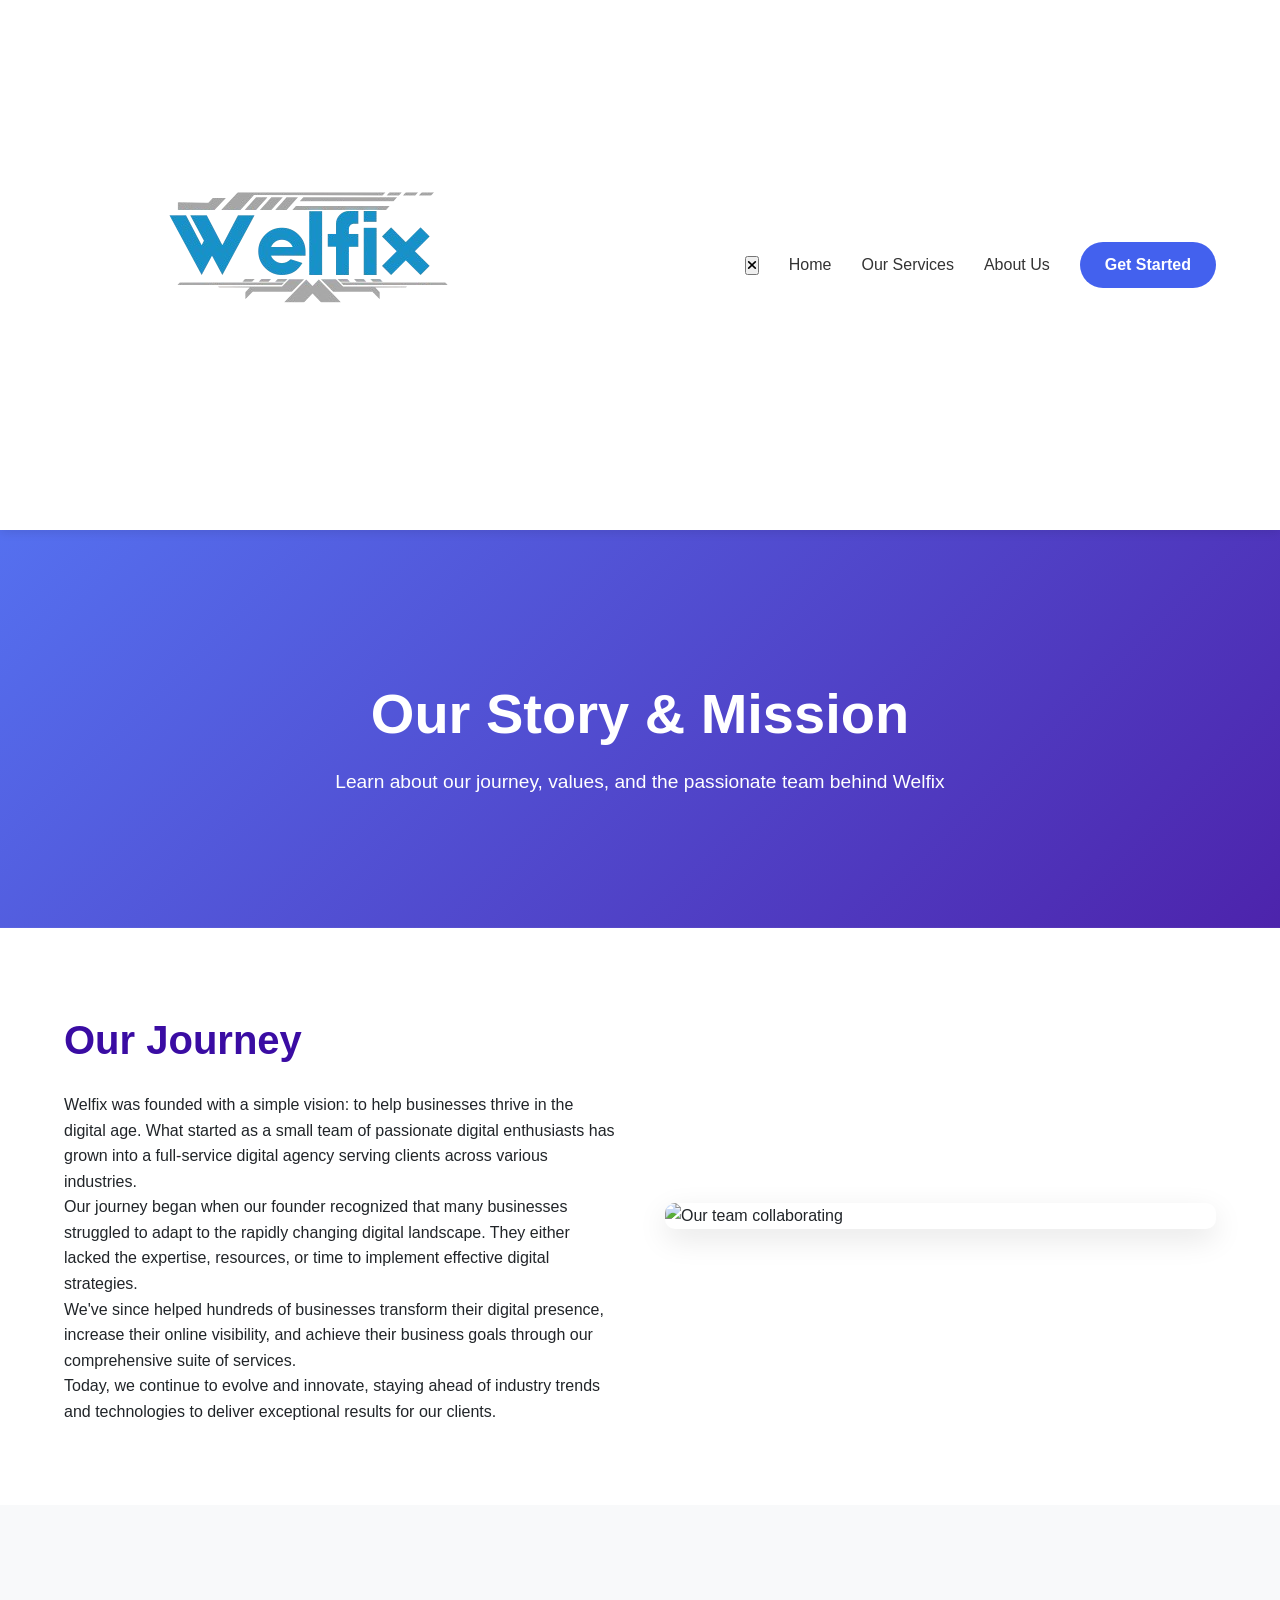
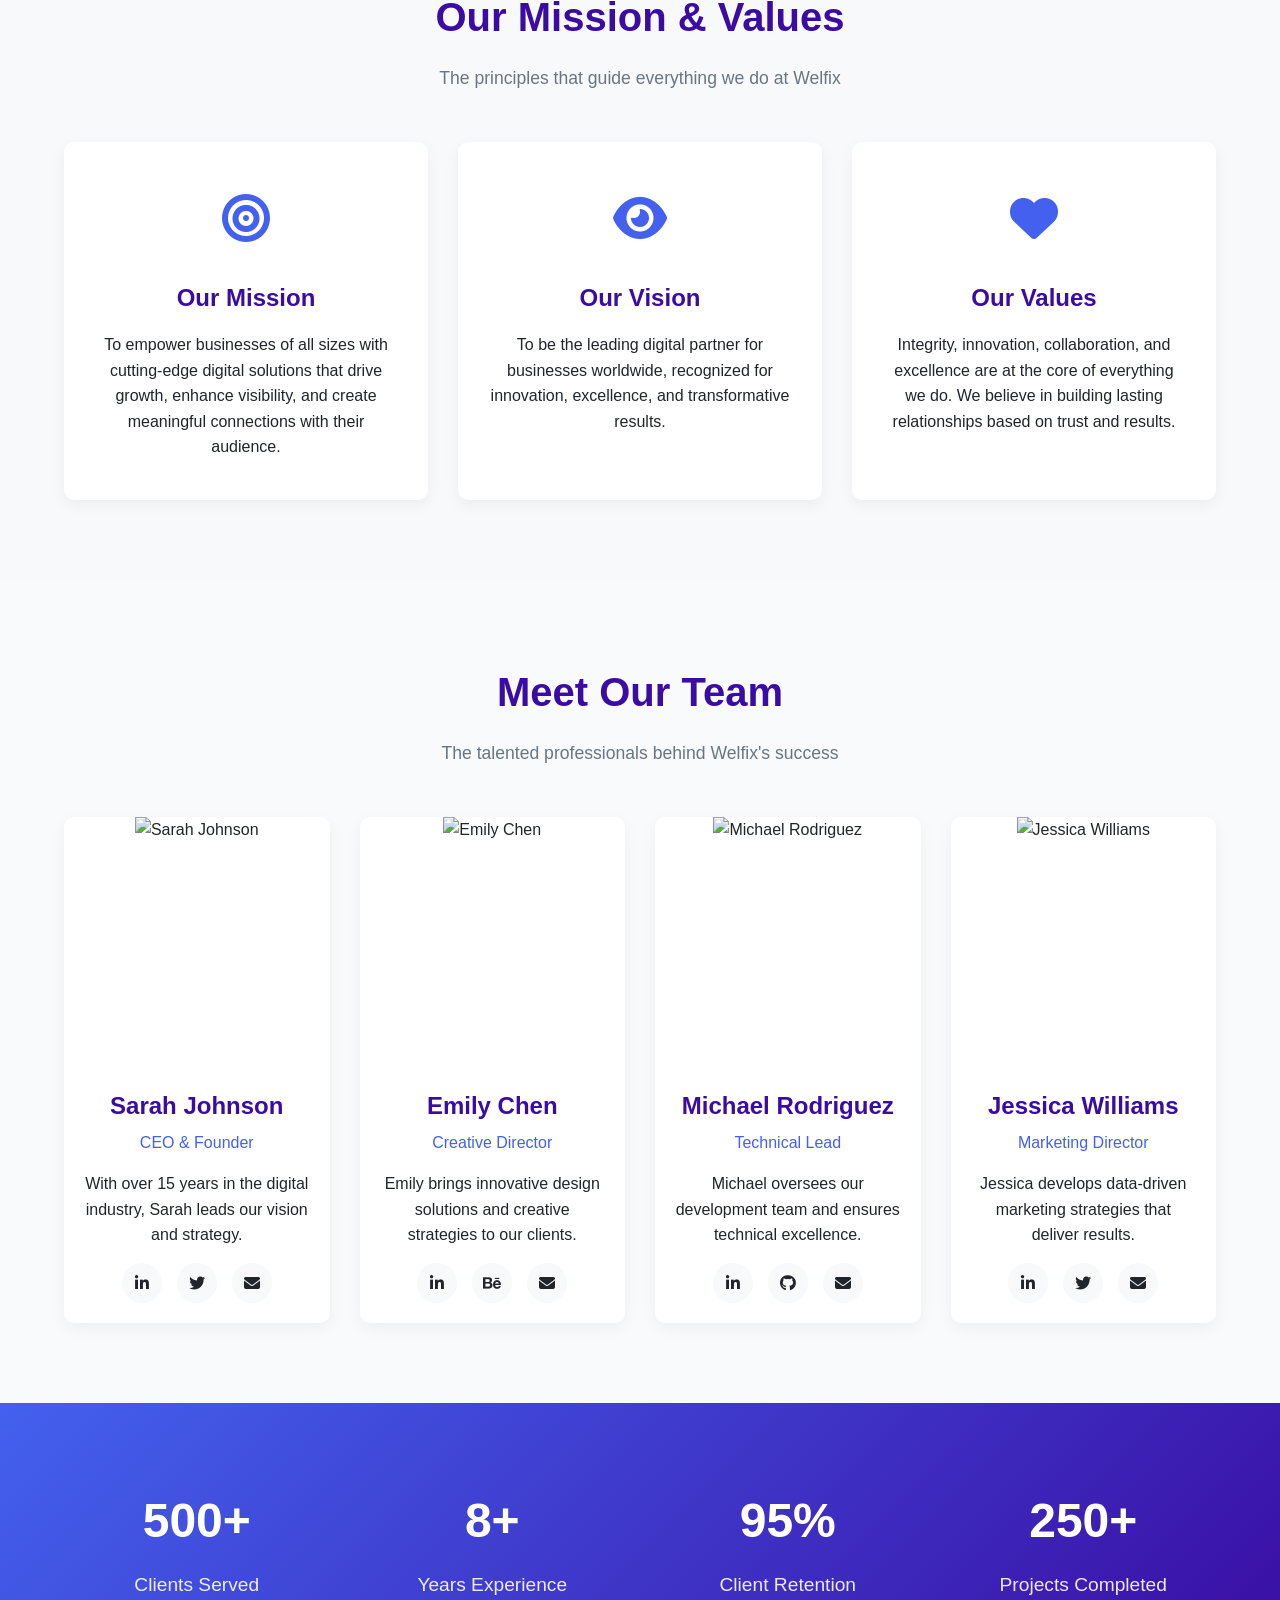
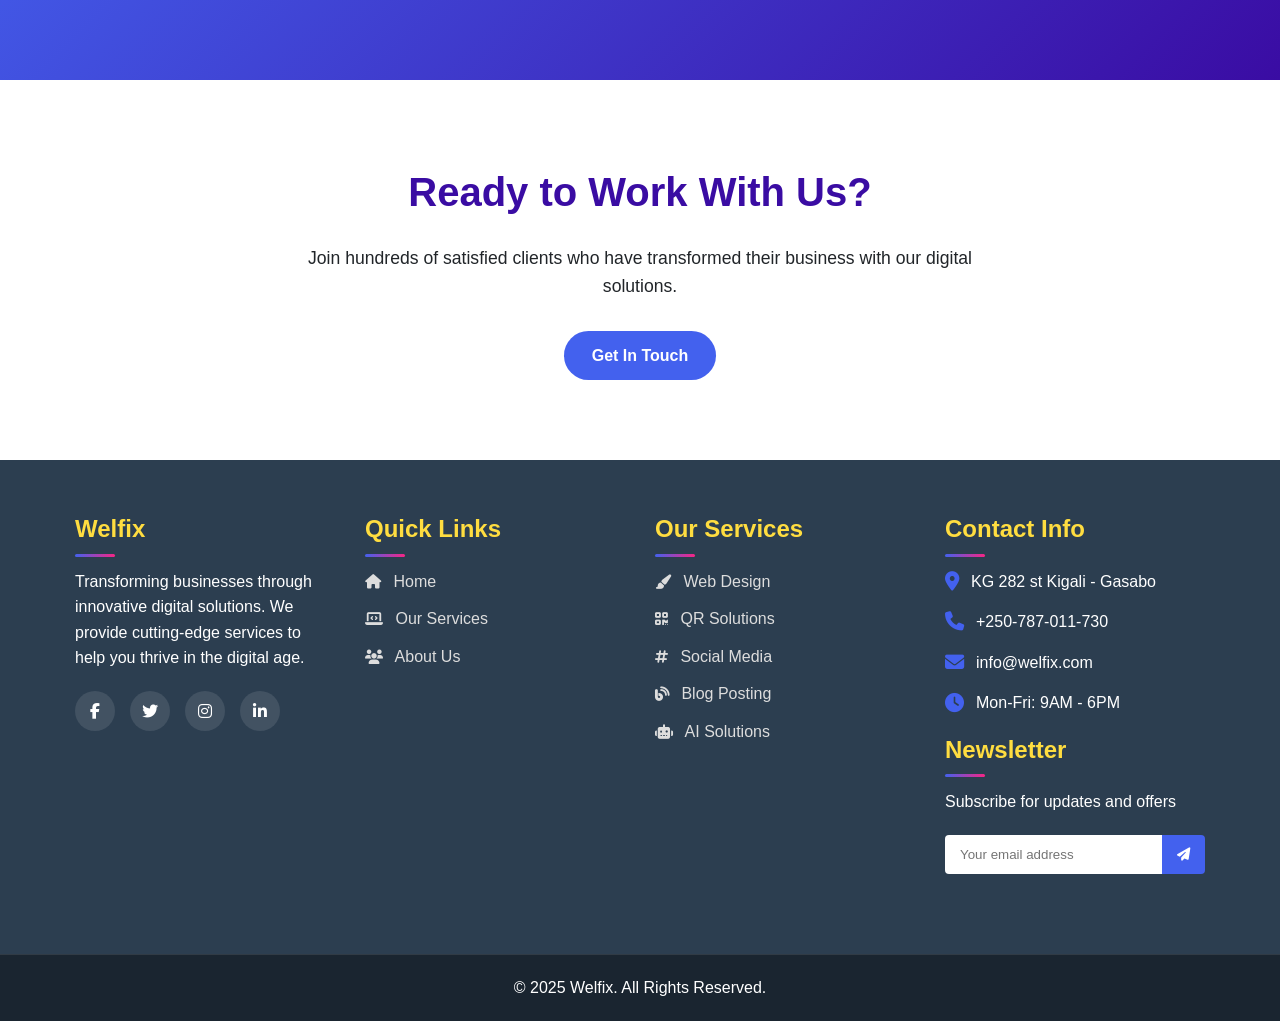
==== About us.html @ b7e54c84 "Update About us.html" ====
<!DOCTYPE html>
<html lang="en">
<head>
    <meta charset="UTF-8">
    <meta name="viewport" content="width=device-width, initial-scale=1.0">
    <title>About Us | Welfix</title>
    <link rel="stylesheet" href="https://cdnjs.cloudflare.com/ajax/libs/font-awesome/6.4.0/css/all.min.css">
    <style>
        /* Reset and Base Styles */
        * {
            margin: 0;
            padding: 0;
            box-sizing: border-box;
            font-family: 'Segoe UI', Tahoma, Geneva, Verdana, sans-serif;
        }
        
        :root {
            --primary: #4361ee;
            --secondary: #3a0ca3;
            --accent: #f72585;
            --light: #f8f9fa;
            --dark: #212529;
        }
        
        body {
            color: var(--dark);
            line-height: 1.6;
            background-color: #f9fafb;
        }
        
        .container {
            width: 90%;
            max-width: 1200px;
            margin: 0 auto;
        }
        
        .btn {
            display: inline-block;
            padding: 12px 28px;
            background: var(--primary);
            color: white;
            border-radius: 30px;
            text-decoration: none;
            font-weight: 600;
            transition: all 0.3s ease;
            border: none;
            cursor: pointer;
        }
        
        .btn:hover {
            background: var(--secondary);
            transform: translateY(-3px);
            box-shadow: 0 10px 20px rgba(0, 0, 0, 0.1);
        }
        
        section {
            padding: 80px 0;
        }
        
        .section-title {
            text-align: center;
            margin-bottom: 50px;
        }
        
        .section-title h2 {
            font-size: 2.5rem;
            color: var(--secondary);
            margin-bottom: 15px;
        }
        
        .section-title p {
            font-size: 1.1rem;
            color: #6c757d;
            max-width: 700px;
            margin: 0 auto;
        }
        
        /* Header styling */
        header {
            background: white;
            box-shadow: 0 2px 10px rgba(0, 0, 0, 0.1);
            padding: 15px 0;
            position: sticky;
            top: 0;
            z-index: 1000;
        }
        
        header .container {
            display: flex;
            justify-content: space-between;
            align-items: center;
        }
        
        /* Logo styling */
        .logo {
            display: flex;
            align-items: center;
            text-decoration: none;
        }
        
        .logo-text {
            font-size: 28px;
            font-weight: 700;
            color: var(--secondary);
            letter-spacing: 0.5px;
        }
        
        .logo-text span {
            color: var(--primary);
        }
        
        /* Desktop Navigation */
        .nav-links {
            display: flex;
            list-style: none;
            gap: 30px;
            margin: 0;
            padding: 0;
            align-items: center;
        }
        
        .nav-links a {
            text-decoration: none;
            color: #333;
            font-weight: 500;
            transition: color 0.3s;
            padding: 5px 0;
            position: relative;
        }
        
        .nav-links a:not(.btn):hover {
            color: var(--primary);
        }
        
        .nav-links a:not(.btn)::after {
            content: '';
            position: absolute;
            bottom: 0;
            left: 0;
            width: 0;
            height: 2px;
            background: var(--primary);
            transition: width 0.3s ease;
        }
        
        .nav-links a:not(.btn):hover::after {
            width: 100%;
        }
        
        .nav-links .btn {
            padding: 10px 25px;
            background: var(--primary);
            color: white;
            border-radius: 30px;
            text-decoration: none;
            font-weight: 600;
            transition: all 0.3s ease;
        }
        
        .nav-links .btn:hover {
            background: var(--secondary);
            transform: translateY(-2px);
            box-shadow: 0 5px 15px rgba(58, 12, 163, 0.2);
        }
        
        /* Mobile menu button */
        .mobile-menu-btn {
            display: none;
            background: none;
            border: none;
            font-size: 1.5rem;
            color: var(--primary);
            cursor: pointer;
            z-index: 1001;
        }
        
        /* Hero Section */
        .about-hero {
            padding: 150px 0 100px;
            background: linear-gradient(135deg, rgba(67, 97, 238, 0.9) 0%, rgba(58, 12, 163, 0.9) 100%), url('https://images.unsplash.com/photo-1522202176988-66273c2fd55f?ixlib=rb-4.0.3&auto=format&fit=crop&w=1500&q=80');
            background-size: cover;
            background-position: center;
            color: white;
            text-align: center;
        }
        
        .about-hero h1 {
            font-size: 3.5rem;
            margin-bottom: 20px;
            line-height: 1.2;
        }
        
        .about-hero p {
            font-size: 1.2rem;
            max-width: 700px;
            margin: 0 auto 30px;
        }
    
        /* Story Section */
        .story-section {
            background: white;
        }
        
        .story-content {
            display: flex;
            align-items: center;
            gap: 50px;
        }
        
        .story-text {
            flex: 1;
        }
        
        .story-text h2 {
            font-size: 2.5rem;
            color: var(--secondary);
            margin-bottom: 20px;
        }
        
        .story-image {
            flex: 1;
            border-radius: 10px;
            overflow: hidden;
            box-shadow: 0 10px 30px rgba(0, 0, 0, 0.1);
        }
        
        .story-image img {
            width: 100%;
            height: auto;
            display: block;
        }
        
        /* Values Section */
        .values-section {
            background: #f8f9fa;
        }
        
        .values-grid {
            display: grid;
            grid-template-columns: repeat(auto-fit, minmax(300px, 1fr));
            gap: 30px;
        }
        
        .value-card {
            background: white;
            border-radius: 10px;
            overflow: hidden;
            box-shadow: 0 5px 15px rgba(0, 0, 0, 0.05);
            transition: transform 0.3s ease, box-shadow 0.3s ease;
            text-align: center;
            padding: 40px 30px;
        }
        
        .value-card:hover {
            transform: translateY(-10px);
            box-shadow: 0 15px 30px rgba(0, 0, 0, 0.1);
        }
        
        .value-icon {
            font-size: 3rem;
            color: var(--primary);
            margin-bottom: 20px;
        }
        
        .value-card h3 {
            font-size: 1.5rem;
            margin-bottom: 15px;
            color: var(--secondary);
        }
        
        /* Team Section */
        .team-grid {
            display: grid;
            grid-template-columns: repeat(auto-fit, minmax(250px, 1fr));
            gap: 30px;
        }
        
        .team-member {
            background: white;
            border-radius: 10px;
            overflow: hidden;
            box-shadow: 0 5px 15px rgba(0, 0, 0, 0.05);
            transition: transform 0.3s ease;
            text-align: center;
        }
        
        .team-member:hover {
            transform: translateY(-10px);
        }
        
        .member-image {
            width: 100%;
            height: 250px;
            overflow: hidden;
        }
        
        .member-image img {
            width: 100%;
            height: 100%;
            object-fit: cover;
            transition: transform 0.5s ease;
        }
        
        .team-member:hover .member-image img {
            transform: scale(1.1);
        }
        
        .member-info {
            padding: 20px;
        }
        
        .member-info h3 {
            font-size: 1.5rem;
            margin-bottom: 5px;
            color: var(--secondary);
        }
        
        .member-role {
            color: var(--primary);
            font-weight: 500;
            margin-bottom: 15px;
        }
        
        .social-links {
            display: flex;
            justify-content: center;
            gap: 15px;
            margin-top: 15px;
        }
        
        .social-links a {
            display: flex;
            align-items: center;
            justify-content: center;
            width: 40px;
            height: 40px;
            background: #f8f9fa;
            border-radius: 50%;
            color: var(--dark);
            text-decoration: none;
            transition: all 0.3s;
        }
        
        .social-links a:hover {
            background: var(--primary);
            color: white;
        }
        
        /* Stats Section */
        .stats-section {
            background: linear-gradient(135deg, var(--primary) 0%, var(--secondary) 100%);
            color: white;
        }
        
        .stats-grid {
            display: grid;
            grid-template-columns: repeat(auto-fit, minmax(200px, 1fr));
            gap: 30px;
            text-align: center;
        }
        
        .stat-item h3 {
            font-size: 3rem;
            margin-bottom: 10px;
            font-weight: 700;
        }
        
        .stat-item p {
            font-size: 1.2rem;
            opacity: 0.9;
        }
        
        /* CTA Section */
        .cta {
            text-align: center;
            background: white;
        }
        
        .cta h2 {
            font-size: 2.5rem;
            color: var(--secondary);
            margin-bottom: 20px;
        }
        
        .cta p {
            max-width: 700px;
            margin: 0 auto 30px;
            font-size: 1.1rem;
        }
        
        /* Footer Styles */
        .footer {
            position: relative;
            width: 100%;
            min-height: 300px;
            overflow: hidden;
            color: white;
            background: #2c3e50;
        }
        
        .footer-content {
            max-width: 1200px;
            margin: 0 auto;
            padding: 50px 20px;
            display: flex;
            flex-wrap: wrap;
            justify-content: space-between;
        }
        
        .footer-column {
            flex: 1;
            min-width: 250px;
            margin-bottom: 30px;
            padding: 0 15px;
        }
        
        .footer-column h3 {
            font-size: 1.5rem;
            margin-bottom: 20px;
            position: relative;
            display: inline-block;
            color: #ffdd40;
        }
        
        .footer-column h3::after {
            content: '';
            position: absolute;
            bottom: -8px;
            left: 0;
            width: 40px;
            height: 3px;
            background: linear-gradient(to right, #4361ee, #f72585);
            border-radius: 2px;
        }
        
        .footer-links {
            list-style: none;
        }
        
        .footer-links li {
            margin-bottom: 12px;
        }
        
        .footer-links a {
            color: #ddd;
            text-decoration: none;
            transition: all 0.3s ease;
            display: inline-block;
        }
        
        .footer-links a:hover {
            color: white;
            transform: translateX(5px);
        }
        
        .footer-links a i {
            margin-right: 8px;
            font-size: 0.9rem;
        }
        
        .footer-social-links {
            display: flex;
            gap: 15px;
            margin-top: 20px;
        }
        
        .footer-social-links a {
            display: flex;
            align-items: center;
            justify-content: center;
            width: 40px;
            height: 40px;
            background: rgba(255, 255, 255, 0.1);
            border-radius: 50%;
            color: white;
            text-decoration: none;
            transition: all 0.3s ease;
        }
        
        .footer-social-links a:hover {
            background: #4361ee;
            transform: translateY(-5px);
        }
        
        .contact-info {
            list-style: none;
        }
        
        .contact-info li {
            margin-bottom: 15px;
            display: flex;
            align-items: center;
        }
        
        .contact-info i {
            margin-right: 12px;
            color: #4361ee;
            font-size: 1.2rem;
        }
        
        .newsletter-form {
            display: flex;
            margin-top: 20px;
        }
        
        .newsletter-form input {
            flex: 1;
            padding: 12px 15px;
            border: none;
            border-radius: 4px 0 0 4px;
            outline: none;
        }
        
        .newsletter-form button {
            padding: 0 15px;
            background: #4361ee;
            color: white;
            border: none;
            border-radius: 0 4px 4px 0;
            cursor: pointer;
            transition: all 0.3s ease;
        }
        
        .newsletter-form button:hover {
            background: #3a0ca3;
        }
        
        .copyright {
            text-align: center;
            padding: 20px;
            background: rgba(0, 0, 0, 0.4);
            border-top: 1px solid rgba(255, 255, 255, 0.1);
        }
        
        /* Responsive Design */
        @media (max-width: 968px) {
            /* Mobile Navigation */
            .mobile-menu-btn {
                display: block;
            }
            
            .nav-links {
                position: fixed;
                top: 0;
                right: -100%;
                width: 70%;
                height: 100vh;
                background-color: white;
                flex-direction: column;
                justify-content: center;
                align-items: center;
                transition: right 0.3s ease;
                box-shadow: -5px 0 15px rgba(0, 0, 0, 0.1);
                gap: 25px;
            }
            
            .nav-links.active {
                right: 0;
            }
            
            /* Close button for mobile menu */
            .close-menu {
                position: absolute;
                top: 20px;
                right: 20px;
                background: none;
                border: none;
                font-size: 1.5rem;
                color: var(--dark);
                cursor: pointer;
            }
            
            /* Adjust header for mobile */
            header {
                padding: 15px 0;
            }
            
            /* Adjust hero section for mobile */
            .about-hero {
                padding: 120px 0 80px;
            }
            
            .about-hero h1 {
                font-size: 2.5rem;
            }
            
            /* Story section adjustments */
            .story-content {
                flex-direction: column;
            }
            
            .story-image {
                order: -1;
                margin-bottom: 30px;
            }
            
            /* Values grid adjustments */
            .values-grid {
                grid-template-columns: 1fr;
                gap: 20px;
            }
            
            /* Team grid adjustments */
            .team-grid {
                grid-template-columns: 1fr;
                gap: 20px;
            }
            
            /* Footer adjustments */
            .footer-content {
                flex-direction: column;
            }
            
            .footer-column {
                min-width: 100%;
            }
        }
        
        @media (min-width: 769px) and (max-width: 1024px) {
            /* Adjust grid layouts for tablet */
            .values-grid {
                grid-template-columns: repeat(2, 1fr);
            }
            
            .team-grid {
                grid-template-columns: repeat(2, 1fr);
            }
        }
        
        @media (max-width: 480px) {
            .about-hero h1 {
                font-size: 2rem;
            }
            
            .about-hero p {
                font-size: 1rem;
            }
            
            .section-title h2 {
                font-size: 2rem;
            }
            
            .stats-grid {
                grid-template-columns: repeat(2, 1fr);
            }
        }
    </style>
</head>
<body>
    <!-- Header with Navigation -->
    <header>
        <div class="container">
            <a href="index.html" class="logo">
               <img src="images/welfix transparent.png" alt="Welfiix Logo" class="logo-image">
            </a>
            </a>
            
            <button class="mobile-menu-btn" id="mobileMenuBtn">
                <i class="fas fa-bars"></i>
            </button>
            
            <ul class="nav-links" id="navLinks">
                <button class="close-menu" id="closeMenu">
                    <i class="fas fa-times"></i>
                </button>
                <li><a href="index.html">Home</a></li>
                <li><a href="our-services.html">Our Services</a></li>
                <li><a href="about-us.html">About Us</a></li>
                <li><a href="contact-us.html" class="btn">Get Started</a></li>
            </ul>
        </div>
    </header>

    <!-- About Hero Section -->
    <section class="about-hero">
        <div class="container">
            <h1>Our Story & Mission</h1>
            <p>Learn about our journey, values, and the passionate team behind Welfix</p>
        </div>
    </section>

    <!-- Our Story Section -->
    <section class="story-section">
        <div class="container">
            <div class="story-content">
                <div class="story-text">
                    <h2>Our Journey</h2>
                    <p>Welfix was founded with a simple vision: to help businesses thrive in the digital age. What started as a small team of passionate digital enthusiasts has grown into a full-service digital agency serving clients across various industries.</p>
                    <p>Our journey began when our founder recognized that many businesses struggled to adapt to the rapidly changing digital landscape. They either lacked the expertise, resources, or time to implement effective digital strategies.</p>
                    <p>We've since helped hundreds of businesses transform their digital presence, increase their online visibility, and achieve their business goals through our comprehensive suite of services.</p>
                    <p>Today, we continue to evolve and innovate, staying ahead of industry trends and technologies to deliver exceptional results for our clients.</p>
                </div>
                <div class="story-image">
                    <img src="https://images.unsplash.com/photo-1552664730-d307ca884978?ixlib=rb-4.0.3&auto=format&fit=crop&w=600&q=80" alt="Our team collaborating">
                </div>
            </div>
        </div>
    </section>

    <!-- Mission Section -->
    <section class="values-section">
        <div class="container">
            <div class="section-title">
                <h2>Our Mission & Values</h2>
                <p>The principles that guide everything we do at Welfix</p>
            </div>
            <div class="values-grid">
                <div class="value-card">
                    <div class="value-icon">
                        <i class="fas fa-bullseye"></i>
                    </div>
                    <h3>Our Mission</h3>
                    <p>To empower businesses of all sizes with cutting-edge digital solutions that drive growth, enhance visibility, and create meaningful connections with their audience.</p>
                </div>
                <div class="value-card">
                    <div class="value-icon">
                        <i class="fas fa-eye"></i>
                    </div>
                    <h3>Our Vision</h3>
                    <p>To be the leading digital partner for businesses worldwide, recognized for innovation, excellence, and transformative results.</p>
                </div>
                <div class="value-card">
                    <div class="value-icon">
                        <i class="fas fa-heart"></i>
                    </div>
                    <h3>Our Values</h3>
                    <p>Integrity, innovation, collaboration, and excellence are at the core of everything we do. We believe in building lasting relationships based on trust and results.</p>
                </div>
            </div>
        </div>
    </section>

    <!-- Team Section -->
    <section class="team-section">
        <div class="container">
            <div class="section-title">
                <h2>Meet Our Team</h2>
                <p>The talented professionals behind Welfix's success</p>
            </div>
            <div class="team-grid">
                <div class="team-member">
                    <div class="member-image">
                        <img src="https://images.unsplash.com/photo-1560250097-0b93528c311a?ixlib=rb-4.0.3&auto=format&fit=crop&w=600&q=80" alt="Sarah Johnson">
                    </div>
                    <div class="member-info">
                        <h3>Sarah Johnson</h3>
                        <p class="member-role">CEO & Founder</p>
                        <p>With over 15 years in the digital industry, Sarah leads our vision and strategy.</p>
                        <div class="social-links">
                            <a href="#"><i class="fab fa-linkedin-in"></i></a>
                            <a href="#"><i class="fab fa-twitter"></i></a>
                            <a href="#"><i class="fas fa-envelope"></i></a>
                        </div>
                    </div>
                </div>
                <div class="team-member">
                    <div class="member-image">
                        <img src="https://images.unsplash.com/photo-1573496359142-b8d87734a5a2?ixlib=rb-4.0.3&auto=format&fit=crop&w=600&q=80" alt="Emily Chen">
                    </div>
                    <div class="member-info">
                        <h3>Emily Chen</h3>
                        <p class="member-role">Creative Director</p>
                        <p>Emily brings innovative design solutions and creative strategies to our clients.</p>
                        <div class="social-links">
                            <a href="#"><i class="fab fa-linkedin-in"></i></a>
                            <a href="#"><i class="fab fa-behance"></i></a>
                            <a href="#"><i class="fas fa-envelope"></i></a>
                        </div>
                    </div>
                </div>
                <div class="team-member">
                    <div class="member-image">
                        <img src="https://images.unsplash.com/photo-1519085360753-af0119f7cbe7?ixlib=rb-4.0.3&auto=format&fit=crop&w=600&q=80" alt="Michael Rodriguez">
                    </div>
                    <div class="member-info">
                        <h3>Michael Rodriguez</h3>
                        <p class="member-role">Technical Lead</p>
                        <p>Michael oversees our development team and ensures technical excellence.</p>
                        <div class="social-links">
                            <a href="#"><i class="fab fa-linkedin-in"></i></a>
                            <a href="#"><i class="fab fa-github"></i></a>
                            <a href="#"><i class="fas fa-envelope"></i></a>
                        </div>
                    </div>
                </div>
                <div class="team-member">
                    <div class="member-image">
                        <img src="https://images.unsplash.com/photo-1580489944761-15a19d654956?ixlib=rb-4.0.3&auto=format&fit=crop&w=600&q=80" alt="Jessica Williams">
                    </div>
                    <div class="member-info">
                        <h3>Jessica Williams</h3>
                        <p class="member-role">Marketing Director</p>
                        <p>Jessica develops data-driven marketing strategies that deliver results.</p>
                        <div class="social-links">
                            <a href="#"><i class="fab fa-linkedin-in"></i></a>
                            <a href="#"><i class="fab fa-twitter"></i></a>
                            <a href="#"><i class="fas fa-envelope"></i></a>
                        </div>
                    </div>
                </div>
            </div>
        </div>
    </section>

    <!-- Stats Section -->
    <section class="stats-section">
        <div class="container">
            <div class="stats-grid">
                <div class="stat-item">
                    <h3>500+</h3>
                    <p>Clients Served</p>
                </div>
                <div class="stat-item">
                    <h3>8+</h3>
                    <p>Years Experience</p>
                </div>
                <div class="stat-item">
                    <h3>95%</h3>
                    <p>Client Retention</p>
                </div>
                <div class="stat-item">
                    <h3>250+</h3>
                    <p>Projects Completed</p>
                </div>
            </div>
        </div>
    </section>

    <!-- CTA Section -->
    <section class="cta">
        <div class="container">
            <h2>Ready to Work With Us?</h2>
            <p>Join hundreds of satisfied clients who have transformed their business with our digital solutions.</p>
            <a href="contact.html" class="btn">Get In Touch</a>
        </div>
    </section>

    <!-- Footer -->
    <footer class="footer">
        <div class="footer-content">
            <div class="footer-column">
                <h3>Welfix</h3>
                <p>Transforming businesses through innovative digital solutions. We provide cutting-edge services to help you thrive in the digital age.</p>
                <div class="footer-social-links">
                    <a href="#"><i class="fab fa-facebook-f"></i></a>
                    <a href="#"><i class="fab fa-twitter"></i></a>
                    <a href="#"><i class="fab fa-instagram"></i></a>
                    <a href="#"><i class="fab fa-linkedin-in"></i></a>
                </div>
            </div>
            
            <div class="footer-column">
                <h3>Quick Links</h3>
                <ul class="footer-links">
                    <li><a href="index.html"><i class="fas fa-home"></i> Home</a></li>
                    <li><a href="our-services.html"><i class="fas fa-laptop-code"></i> Our Services</a></li>
                    <li><a href="about-us.html"><i class="fas fa-users"></i> About Us</a></li>
                </ul>
            </div>
            
            <div class="footer-column">
                <h3>Our Services</h3>
                <ul class="footer-links">
                    <li><a href="our-services.html#web-design"><i class="fas fa-paint-brush"></i> Web Design</a></li>
                    <li><a href="our-services.html#qr-codes"><i class="fas fa-qrcode"></i> QR Solutions</a></li>
                    <li><a href="our-services.html#social-media"><i class="fas fa-hashtag"></i> Social Media</a></li>
                    <li><a href="our-services.html#blog-posting"><i class="fas fa-blog"></i> Blog Posting</a></li>
                    <li><a href="our-services.html#ai-solutions"><i class="fas fa-robot"></i> AI Solutions</a></li>
                </ul>
            </div>
            
            <div class="footer-column">
                <h3>Contact Info</h3>
                <ul class="contact-info">
                    <li><i class="fas fa-map-marker-alt"></i> KG 282 st Kigali - Gasabo</li>
                    <li><i class="fas fa-phone"></i> +250-787-011-730</li>
                    <li><i class="fas fa-envelope"></i> info@welfix.com</li>
                    <li><i class="fas fa-clock"></i> Mon-Fri: 9AM - 6PM</li>
                </ul>

                <h3>Newsletter</h3>
                <p>Subscribe for updates and offers</p>
                <form class="newsletter-form">
                    <input type="email" placeholder="Your email address">
                    <button type="submit"><i class="fas fa-paper-plane"></i></button>
                </form>
            </div>
        </div>
        
        <div class="copyright">
            <p>&copy; 2025 Welfix. All Rights Reserved.</p>
        </div>
    </footer>

    <script>
        // Mobile menu functionality
        document.addEventListener('DOMContentLoaded', function() {
            const mobileMenuBtn = document.getElementById('mobileMenuBtn');
            const closeMenuBtn = document.getElementById('closeMenu');
            const navLinks = document.getElementById('navLinks');
            
            // Toggle mobile menu
            if (mobileMenuBtn && navLinks) {
                mobileMenuBtn.addEventListener('click', function() {
                    navLinks.classList.add('active');
                });
            }
            
            // Close mobile menu
            if (closeMenuBtn && navLinks) {
                closeMenuBtn.addEventListener('click', function() {
                    navLinks.classList.remove('active');
                });
            }
            
            // Close menu when clicking on links
            document.querySelectorAll('.nav-links a').forEach(link => {
                link.addEventListener('click', () => {
                    navLinks.classList.remove('active');
                });
            });
            
            // Close menu when clicking outside
            document.addEventListener('click', (e) => {
                if (!navLinks.contains(e.target) && e.target !== mobileMenuBtn) {
                    navLinks.classList.remove('active');
                }
            });
        });
    </script>
</body>
</html>
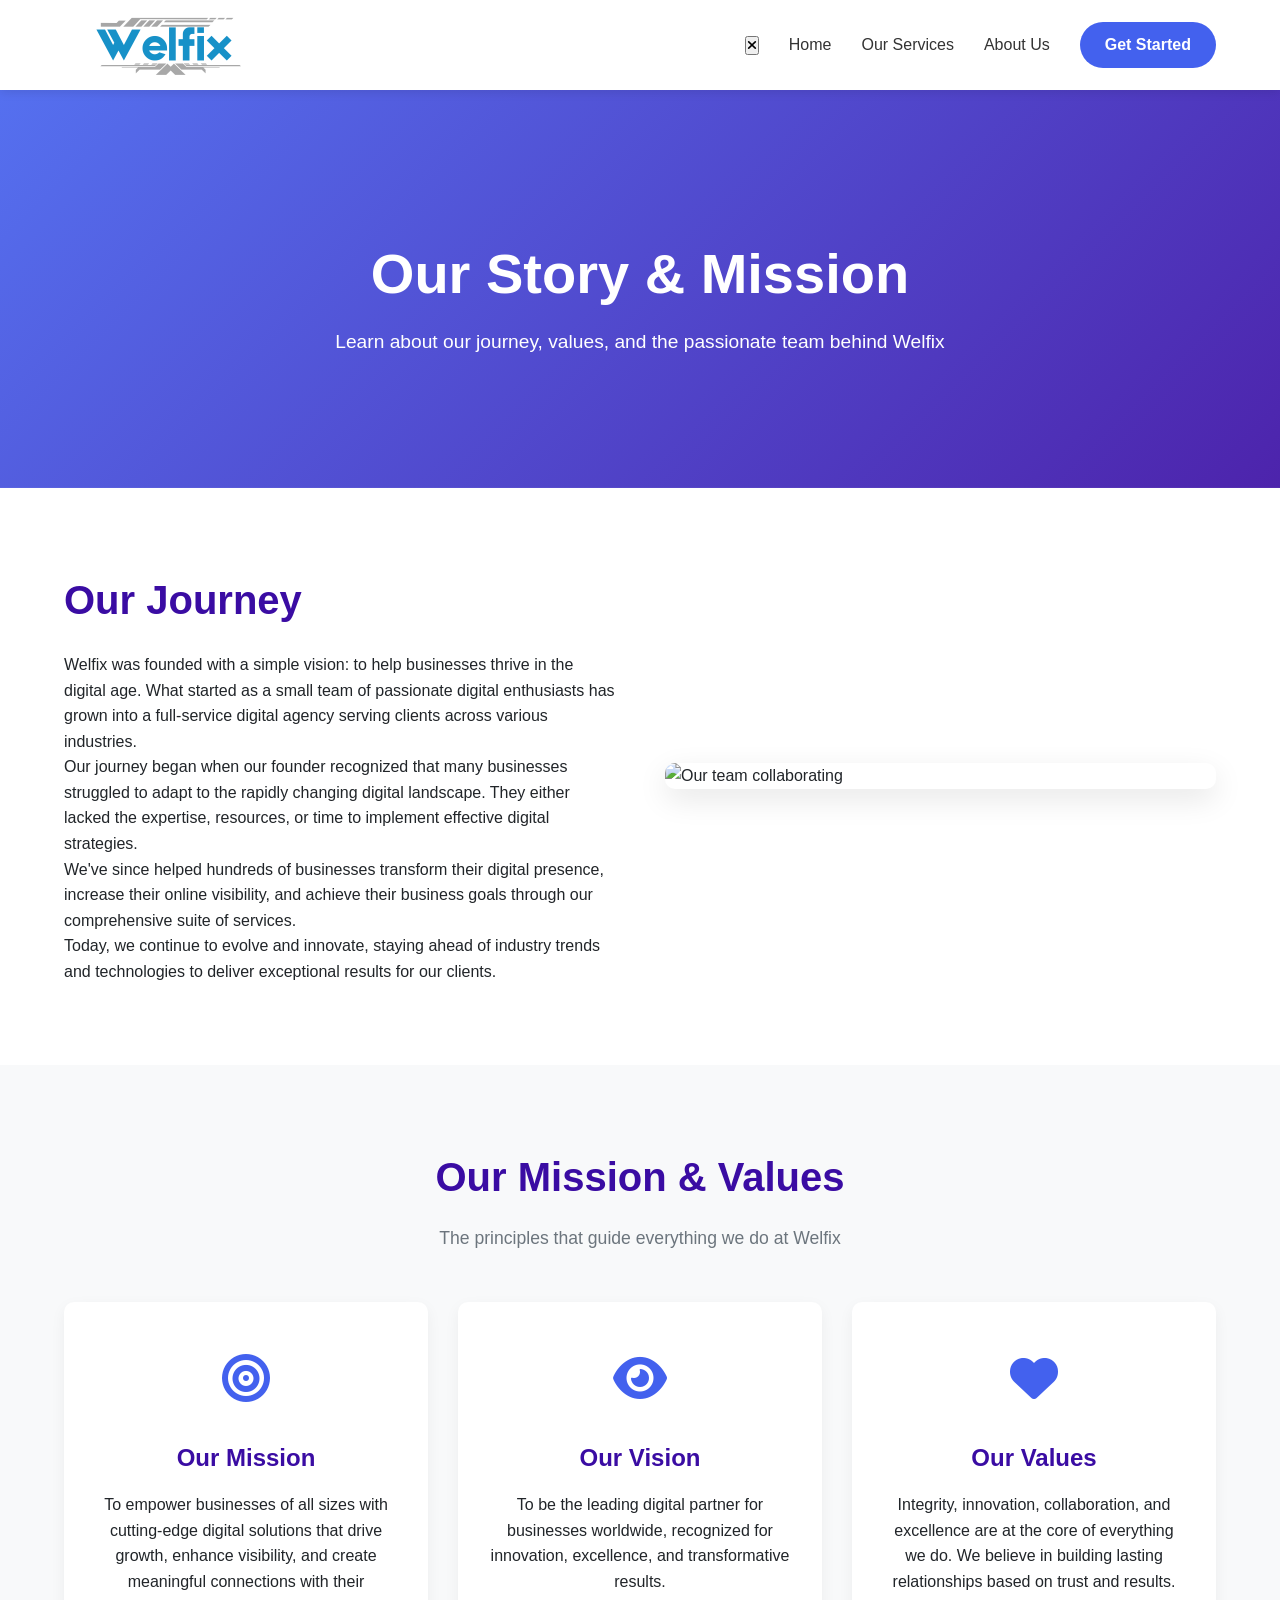
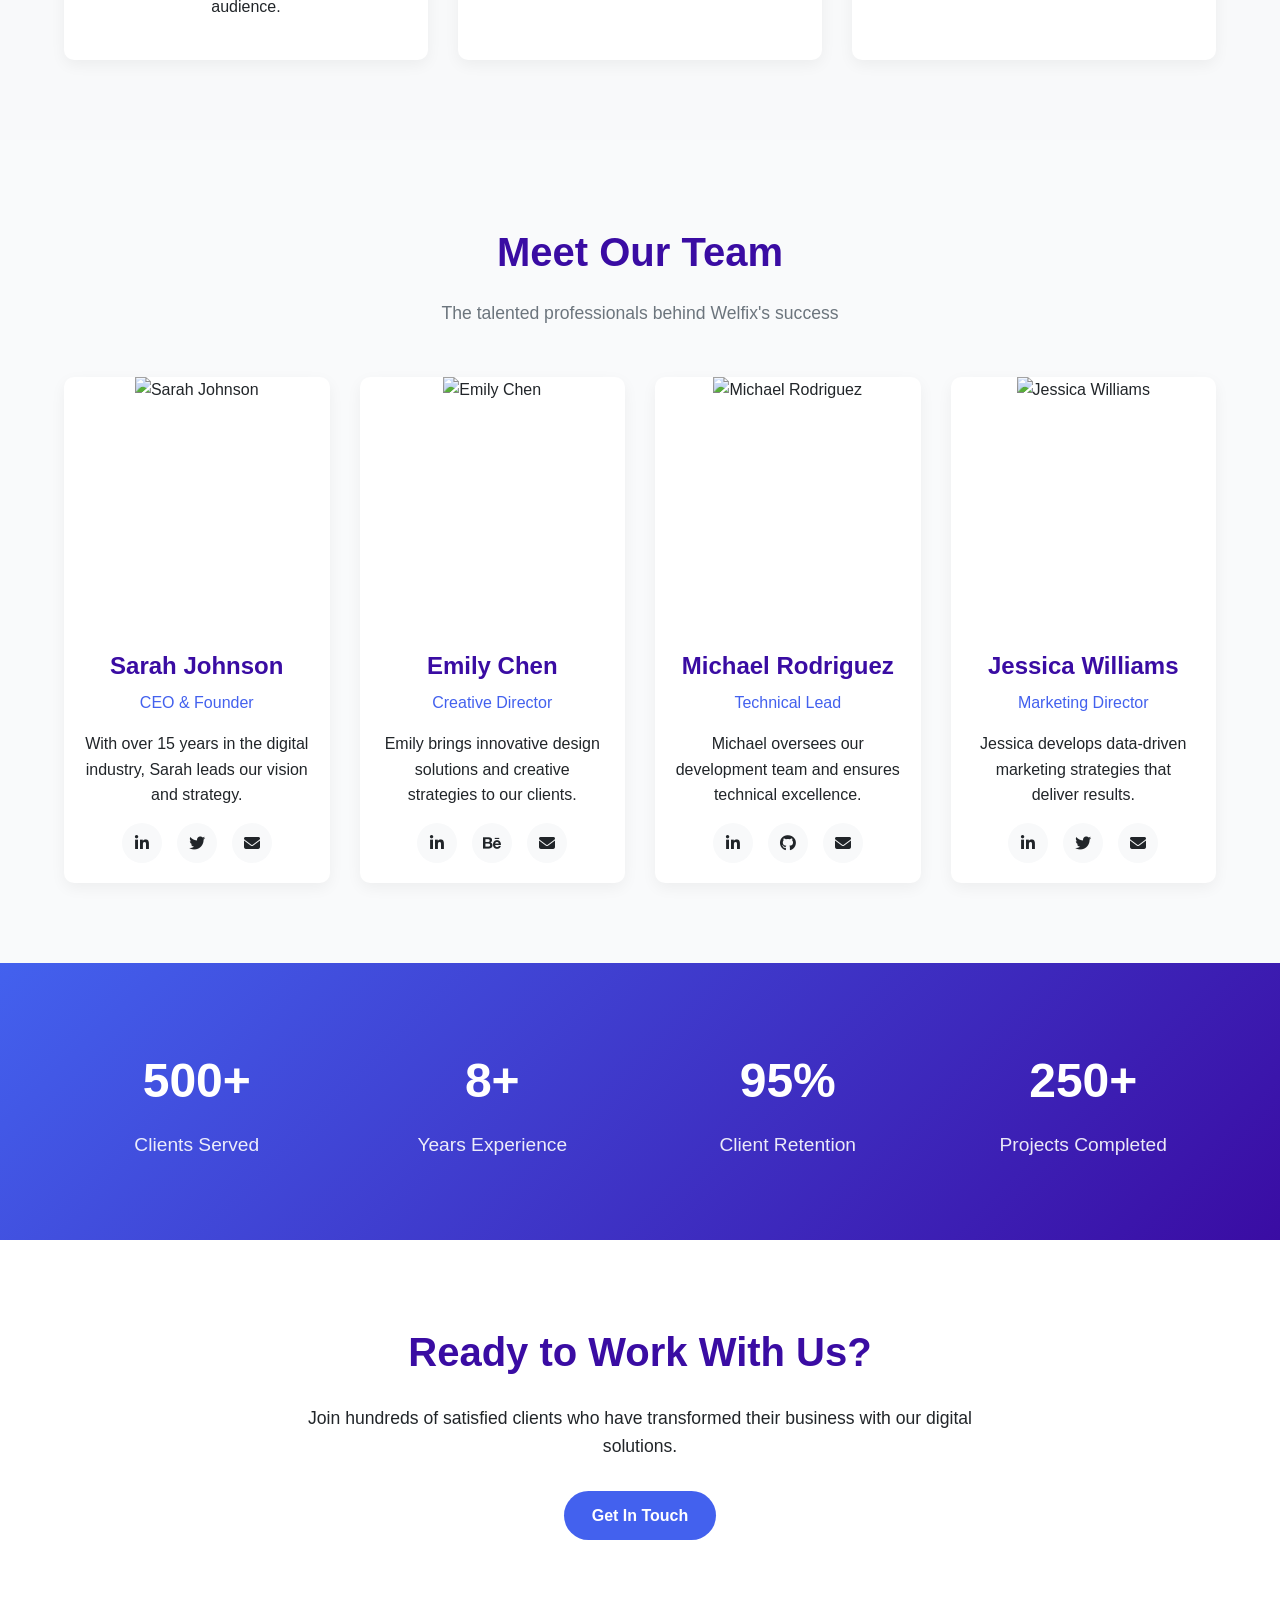
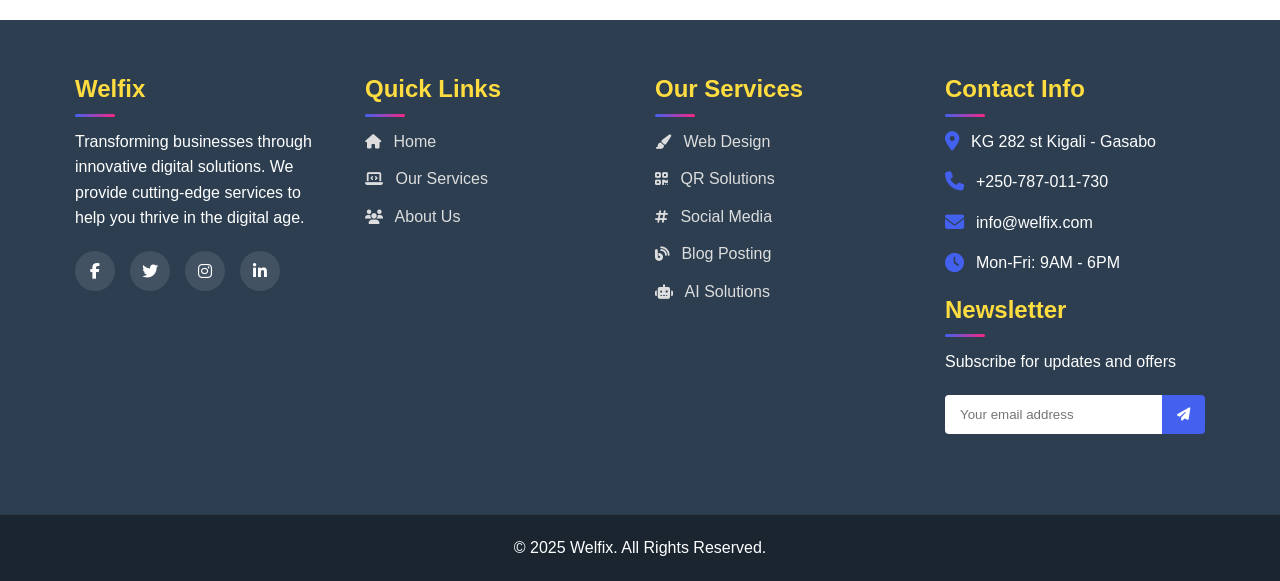
==== commit 3a18cd09: "Update About us.html" ====
--- a/About us.html
+++ b/About us.html
@@ -651,7 +651,7 @@
     <header>
         <div class="container">
             <a href="index.html" class="logo">
-               <img src="images/welfix transparent.png" alt="Welfiix Logo" class="logo-image">
+               <img src="welfix logo 200x60px.png" alt="Welfiix Logo" class="logo-image">
             </a>
             </a>
             
@@ -932,3 +932,4 @@
 </html>
 
 
+
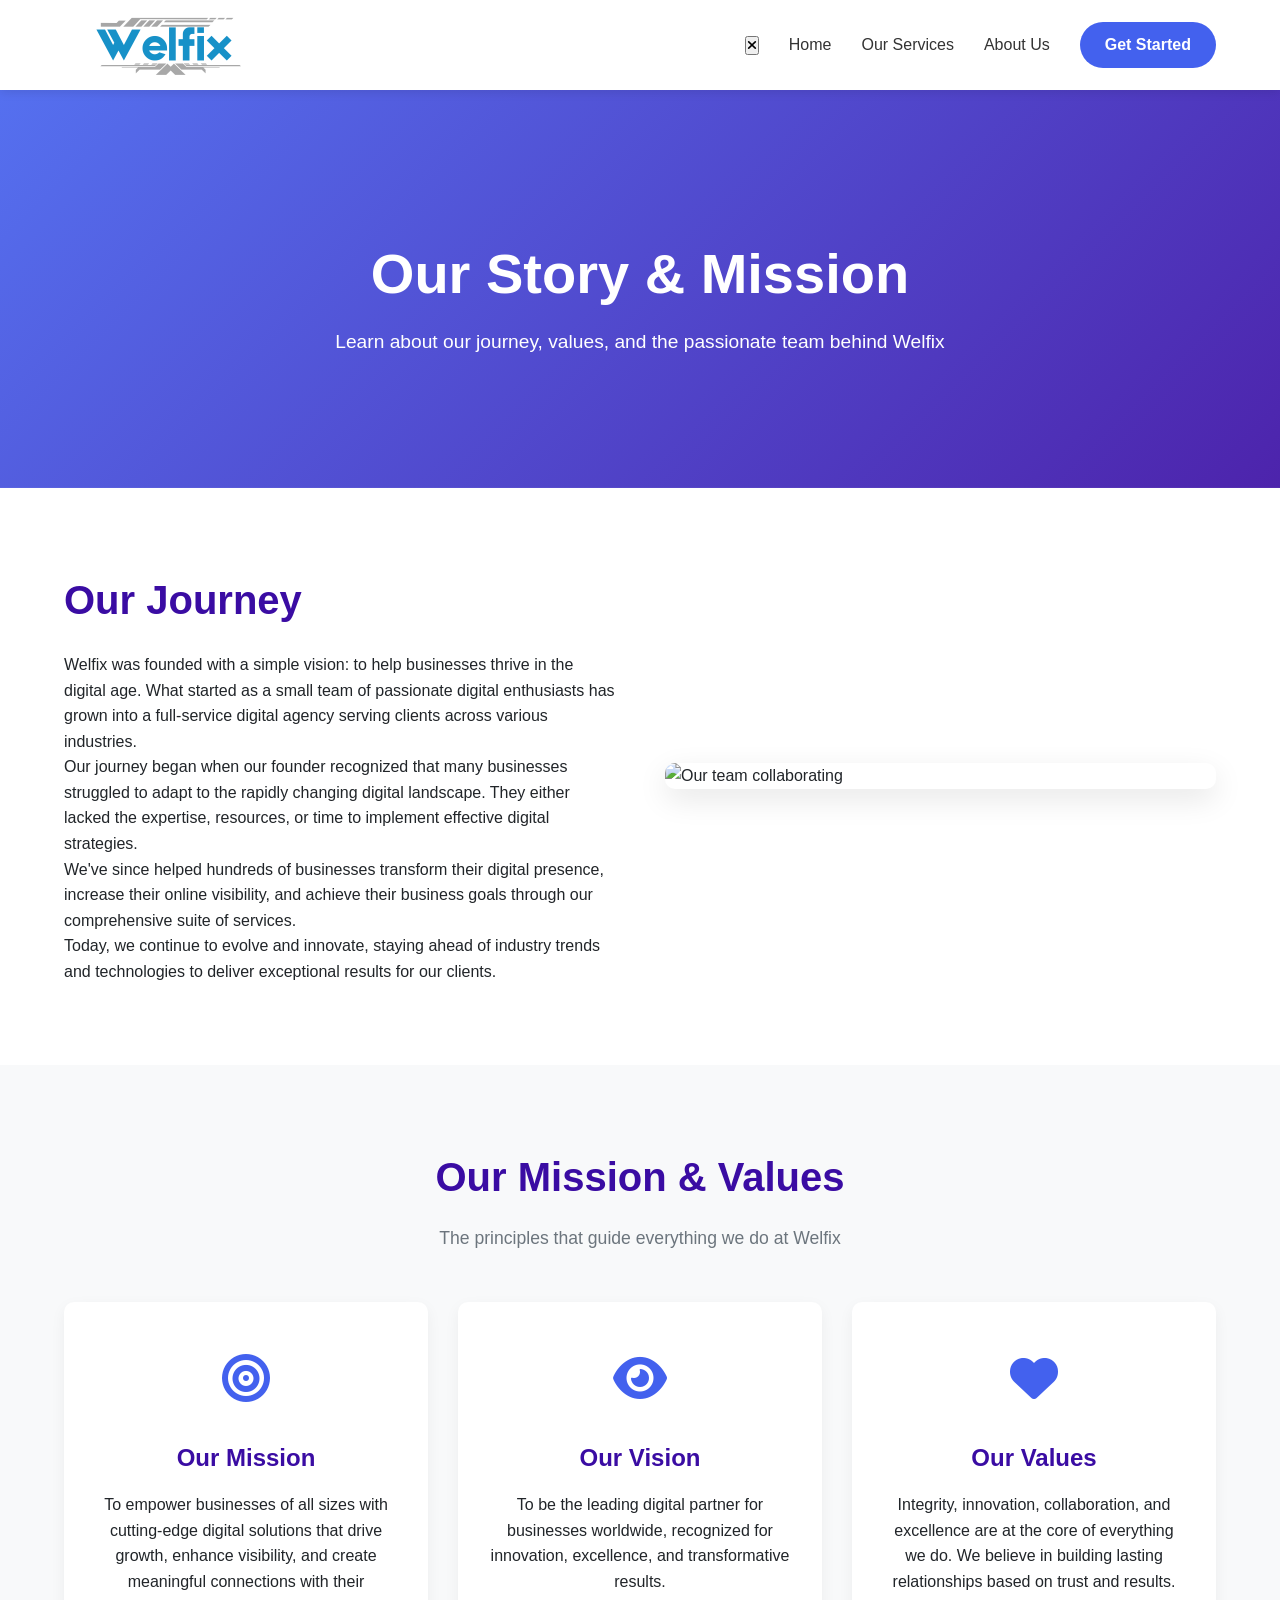
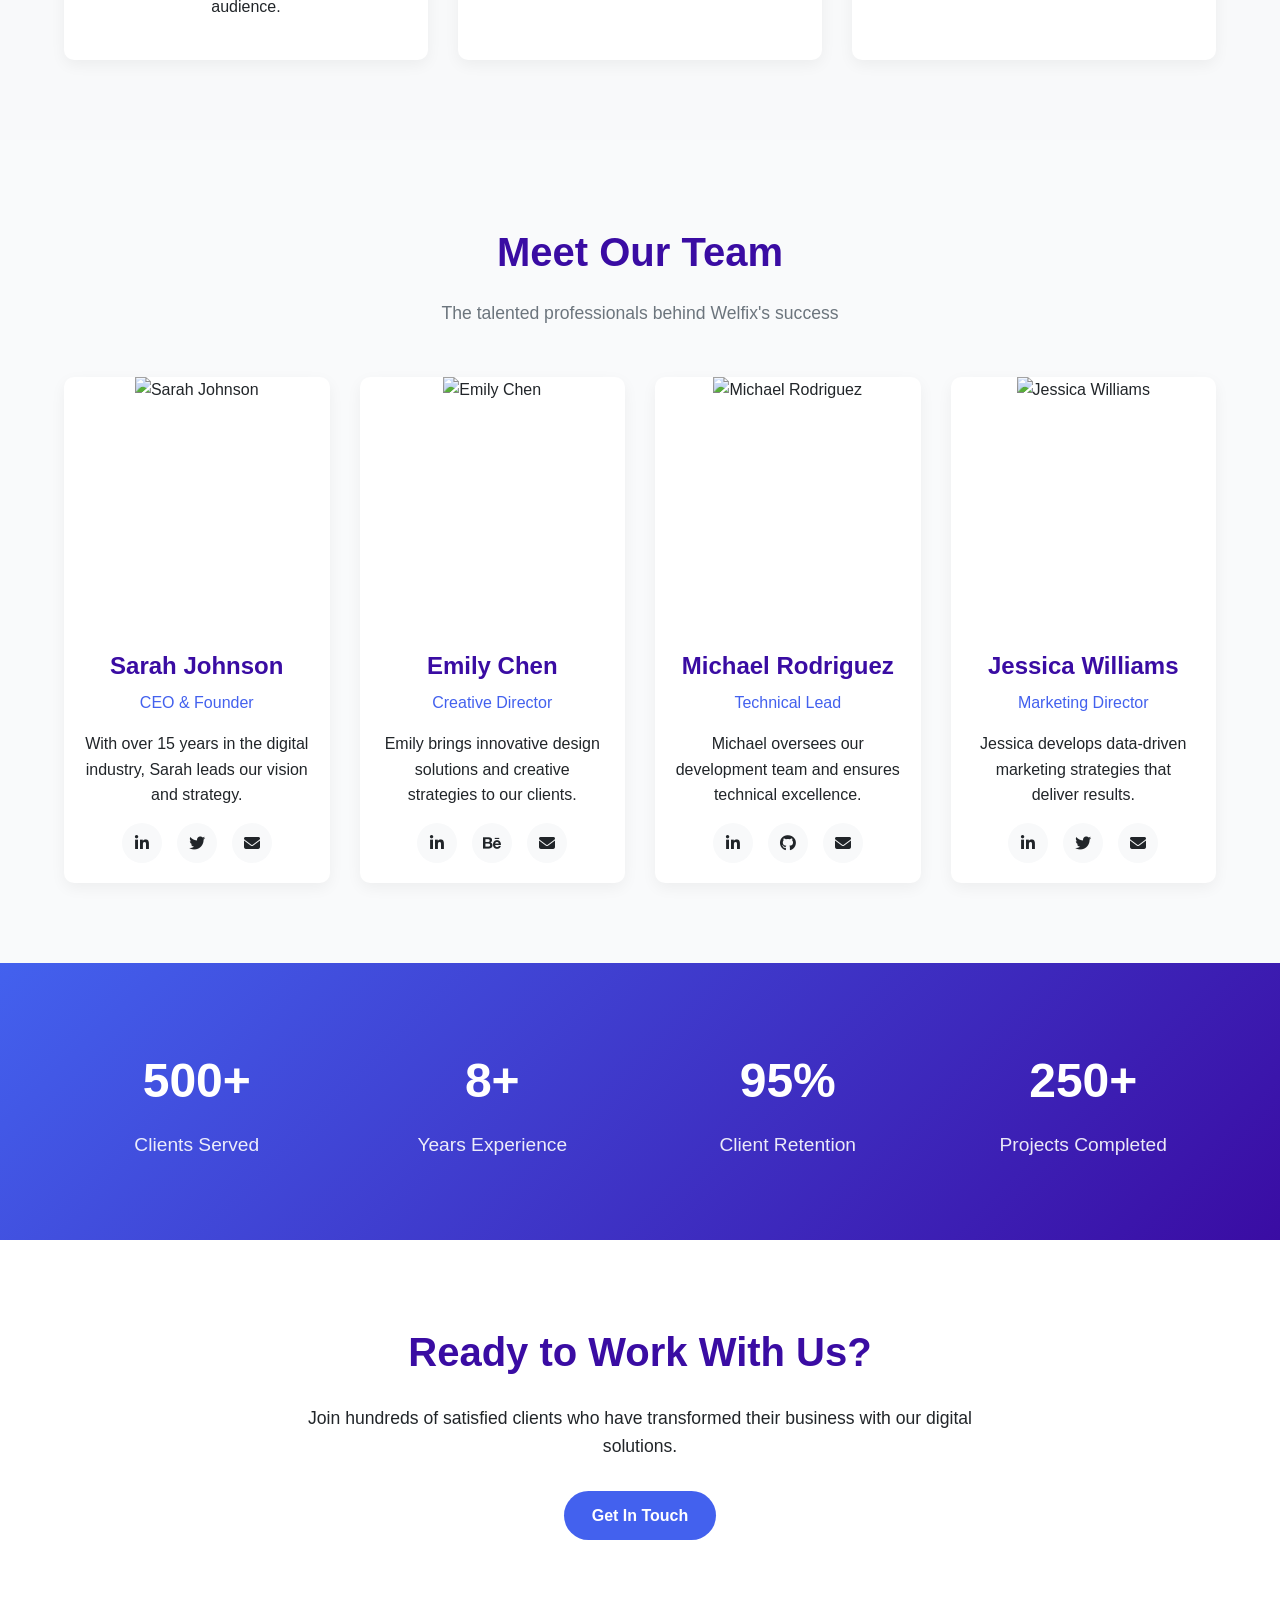
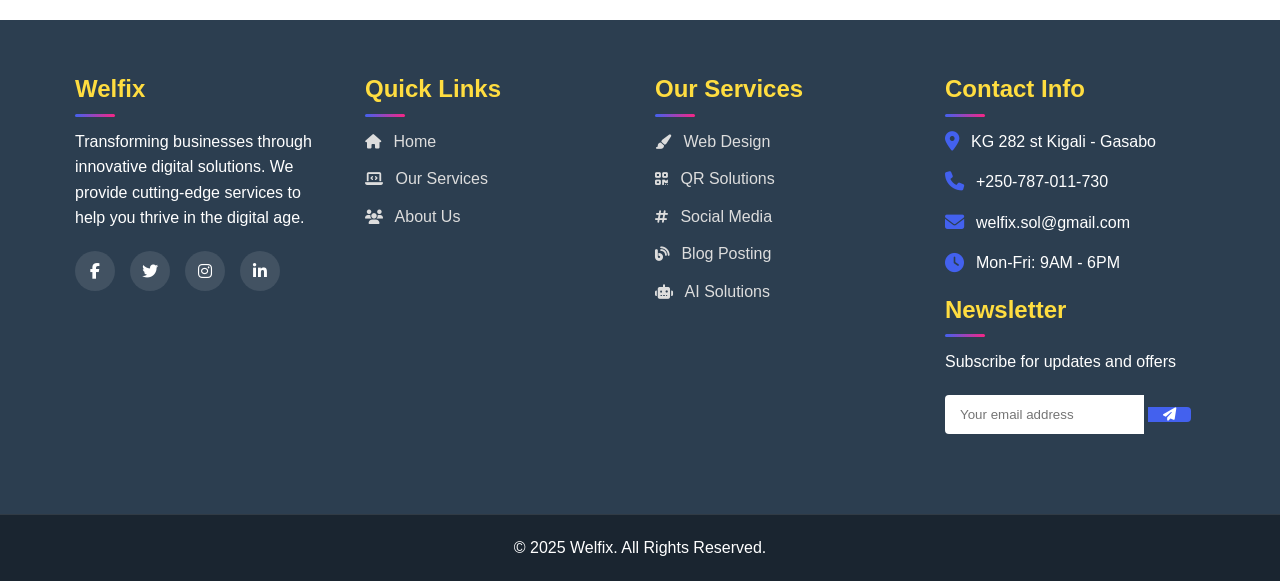
==== commit d6360d5b: "Update About us.html" ====
--- a/About us.html
+++ b/About us.html
@@ -26,6 +26,11 @@
             color: var(--dark);
             line-height: 1.6;
             background-color: #f9fafb;
+            transition: overflow 0.3s ease;
+        }
+        
+        body.menu-open {
+            overflow: hidden;
         }
         
         .container {
@@ -98,6 +103,12 @@
             text-decoration: none;
         }
         
+        .logo-image {
+            max-width: 200px;
+            height: auto;
+            width: 100%;
+        }
+        
         .logo-text {
             font-size: 28px;
             font-weight: 700;
@@ -543,15 +554,17 @@
                 position: fixed;
                 top: 0;
                 right: -100%;
-                width: 70%;
+                width: 300px;
                 height: 100vh;
                 background-color: white;
                 flex-direction: column;
-                justify-content: center;
-                align-items: center;
+                justify-content: flex-start;
+                align-items: flex-start;
                 transition: right 0.3s ease;
                 box-shadow: -5px 0 15px rgba(0, 0, 0, 0.1);
                 gap: 25px;
+                padding: 80px 30px 30px;
+                z-index: 999;
             }
             
             .nav-links.active {
@@ -561,13 +574,14 @@
             /* Close button for mobile menu */
             .close-menu {
                 position: absolute;
-                top: 20px;
-                right: 20px;
+                top: 25px;
+                right: 25px;
                 background: none;
                 border: none;
                 font-size: 1.5rem;
                 color: var(--dark);
                 cursor: pointer;
+                z-index: 1000;
             }
             
             /* Adjust header for mobile */
@@ -581,7 +595,7 @@
             }
             
             .about-hero h1 {
-                font-size: 2.5rem;
+                font-size: 2.2rem;
             }
             
             /* Story section adjustments */
@@ -614,10 +628,20 @@
             .footer-column {
                 min-width: 100%;
             }
+            
+            /* Button adjustments for mobile */
+            .btn {
+                padding: 10px 20px;
+                font-size: 0.9rem;
+            }
         }
         
         @media (min-width: 769px) and (max-width: 1024px) {
             /* Adjust grid layouts for tablet */
+            .container {
+                width: 95%;
+            }
+            
             .values-grid {
                 grid-template-columns: repeat(2, 1fr);
             }
@@ -625,23 +649,54 @@
             .team-grid {
                 grid-template-columns: repeat(2, 1fr);
             }
+            
+            .story-content {
+                gap: 30px;
+            }
+            
+            .about-hero h1 {
+                font-size: 3rem;
+            }
+        }
+        
+        @media (max-width: 768px) {
+            .about-hero h1 {
+                font-size: 2.2rem;
+            }
+            
+            .section-title h2 {
+                font-size: 2.2rem;
+            }
+            
+            .story-text h2 {
+                font-size: 2rem;
+            }
+            
+            .cta h2 {
+                font-size: 2rem;
+            }
         }
         
         @media (max-width: 480px) {
             .about-hero h1 {
-                font-size: 2rem;
+                font-size: 1.8rem;
+            }
+            
+            .section-title h2 {
+                font-size: 1.8rem;
+            }
+            
+            .stats-grid {
+                grid-template-columns: 1fr;
+                gap: 20px;
+            }
+            
+            .stat-item h3 {
+                font-size: 2.5rem;
             }
             
             .about-hero p {
                 font-size: 1rem;
-            }
-            
-            .section-title h2 {
-                font-size: 2rem;
-            }
-            
-            .stats-grid {
-                grid-template-columns: repeat(2, 1fr);
             }
         }
     </style>
@@ -651,8 +706,7 @@
     <header>
         <div class="container">
             <a href="index.html" class="logo">
-               <img src="welfix logo 200x60px.png" alt="Welfiix Logo" class="logo-image">
-            </a>
+               <img src="welfix logo 200x60px.png" alt="Welfix Logo" class="logo-image">
             </a>
             
             <button class="mobile-menu-btn" id="mobileMenuBtn">
@@ -664,9 +718,9 @@
                     <i class="fas fa-times"></i>
                 </button>
                 <li><a href="index.html">Home</a></li>
-                <li><a href="our-services.html">Our Services</a></li>
-                <li><a href="about-us.html">About Us</a></li>
-                <li><a href="contact-us.html" class="btn">Get Started</a></li>
+                <li><a href="our services.html">Our Services</a></li>
+                <li><a href="About us.html">About Us</a></li>
+                <li><a href="contact us.html" class="btn">Get Started</a></li>
             </ul>
         </div>
     </header>
@@ -844,7 +898,7 @@
                 <div class="footer-social-links">
                     <a href="#"><i class="fab fa-facebook-f"></i></a>
                     <a href="#"><i class="fab fa-twitter"></i></a>
-                    <a href="#"><i class="fab fa-instagram"></i></a>
+                    <a href="https://www.instagram.com/welfix_solutions/"><i class="fab fa-instagram"></i></a>
                     <a href="#"><i class="fab fa-linkedin-in"></i></a>
                 </div>
             </div>
@@ -853,19 +907,19 @@
                 <h3>Quick Links</h3>
                 <ul class="footer-links">
                     <li><a href="index.html"><i class="fas fa-home"></i> Home</a></li>
-                    <li><a href="our-services.html"><i class="fas fa-laptop-code"></i> Our Services</a></li>
-                    <li><a href="about-us.html"><i class="fas fa-users"></i> About Us</a></li>
+                    <li><a href="our services.html"><i class="fas fa-laptop-code"></i> Our Services</a></li>
+                    <li><a href="About us.html"><i class="fas fa-users"></i> About Us</a></li>
                 </ul>
             </div>
             
             <div class="footer-column">
                 <h3>Our Services</h3>
                 <ul class="footer-links">
-                    <li><a href="our-services.html#web-design"><i class="fas fa-paint-brush"></i> Web Design</a></li>
-                    <li><a href="our-services.html#qr-codes"><i class="fas fa-qrcode"></i> QR Solutions</a></li>
-                    <li><a href="our-services.html#social-media"><i class="fas fa-hashtag"></i> Social Media</a></li>
-                    <li><a href="our-services.html#blog-posting"><i class="fas fa-blog"></i> Blog Posting</a></li>
-                    <li><a href="our-services.html#ai-solutions"><i class="fas fa-robot"></i> AI Solutions</a></li>
+                    <li><a href="our services.html#web-design"><i class="fas fa-paint-brush"></i> Web Design</a></li>
+                    <li><a href="our services.html#qr-codes"><i class="fas fa-qrcode"></i> QR Solutions</a></li>
+                    <li><a href="our services.html#social-media"><i class="fas fa-hashtag"></i> Social Media</a></li>
+                    <li><a href="our services.html#blog-posting"><i class="fas fa-blog"></i> Blog Posting</a></li>
+                    <li><a href="our services.html#ai-solutions"><i class="fas fa-robot"></i> AI Solutions</a></li>
                 </ul>
             </div>
             
@@ -874,16 +928,20 @@
                 <ul class="contact-info">
                     <li><i class="fas fa-map-marker-alt"></i> KG 282 st Kigali - Gasabo</li>
                     <li><i class="fas fa-phone"></i> +250-787-011-730</li>
-                    <li><i class="fas fa-envelope"></i> info@welfix.com</li>
+                    <li><i class="fas fa-envelope"></i> welfix.sol@gmail.com</li>
                     <li><i class="fas fa-clock"></i> Mon-Fri: 9AM - 6PM</li>
                 </ul>
 
                 <h3>Newsletter</h3>
-                <p>Subscribe for updates and offers</p>
-                <form class="newsletter-form">
-                    <input type="email" placeholder="Your email address">
-                    <button type="submit"><i class="fas fa-paper-plane"></i></button>
-                </form>
+    <p>Subscribe for updates and offers</p>
+    <form class="newsletter-form" action="https://formspree.io/f/mvgwgepj" method="POST">
+        <div class="input-group">
+            <input type="email" name="email" placeholder="Your email address" required>
+            <button type="submit" aria-label="Subscribe to newsletter">
+                <i class="fas fa-paper-plane"></i>
+            </button>
+        </div>
+    </form>
             </div>
         </div>
         
@@ -898,11 +956,14 @@
             const mobileMenuBtn = document.getElementById('mobileMenuBtn');
             const closeMenuBtn = document.getElementById('closeMenu');
             const navLinks = document.getElementById('navLinks');
+            const body = document.body;
             
             // Toggle mobile menu
             if (mobileMenuBtn && navLinks) {
-                mobileMenuBtn.addEventListener('click', function() {
+                mobileMenuBtn.addEventListener('click', function(e) {
+                    e.stopPropagation();
                     navLinks.classList.add('active');
+                    body.classList.add('menu-open');
                 });
             }
             
@@ -910,6 +971,7 @@
             if (closeMenuBtn && navLinks) {
                 closeMenuBtn.addEventListener('click', function() {
                     navLinks.classList.remove('active');
+                    body.classList.remove('menu-open');
                 });
             }
             
@@ -917,6 +979,7 @@
             document.querySelectorAll('.nav-links a').forEach(link => {
                 link.addEventListener('click', () => {
                     navLinks.classList.remove('active');
+                    body.classList.remove('menu-open');
                 });
             });
             
@@ -924,6 +987,23 @@
             document.addEventListener('click', (e) => {
                 if (!navLinks.contains(e.target) && e.target !== mobileMenuBtn) {
                     navLinks.classList.remove('active');
+                    body.classList.remove('menu-open');
+                }
+            });
+            
+            // Close menu on escape key
+            document.addEventListener('keydown', (e) => {
+                if (e.key === 'Escape') {
+                    navLinks.classList.remove('active');
+                    body.classList.remove('menu-open');
+                }
+            });
+            
+            // Handle window resize - close menu when switching to desktop
+            window.addEventListener('resize', function() {
+                if (window.innerWidth > 968) {
+                    navLinks.classList.remove('active');
+                    body.classList.remove('menu-open');
                 }
             });
         });
@@ -932,4 +1012,3 @@
 </html>
 
 
-
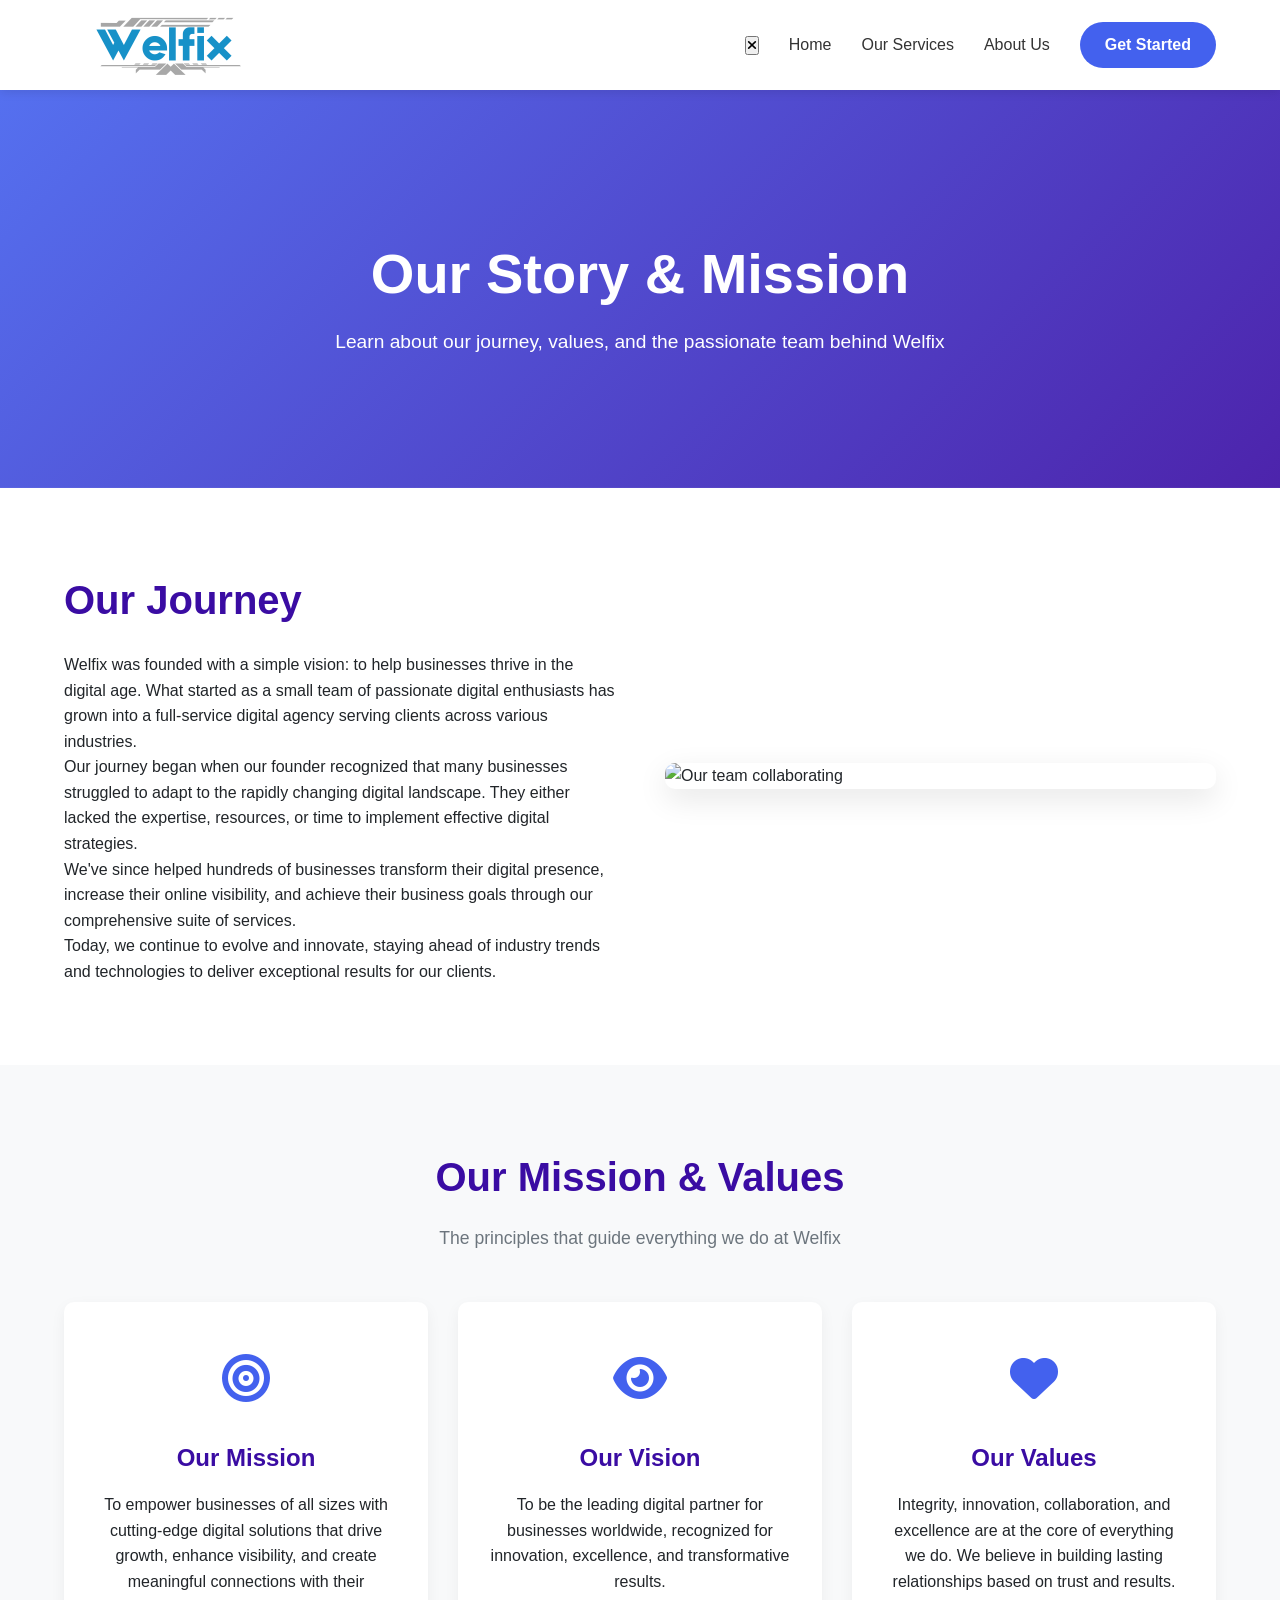
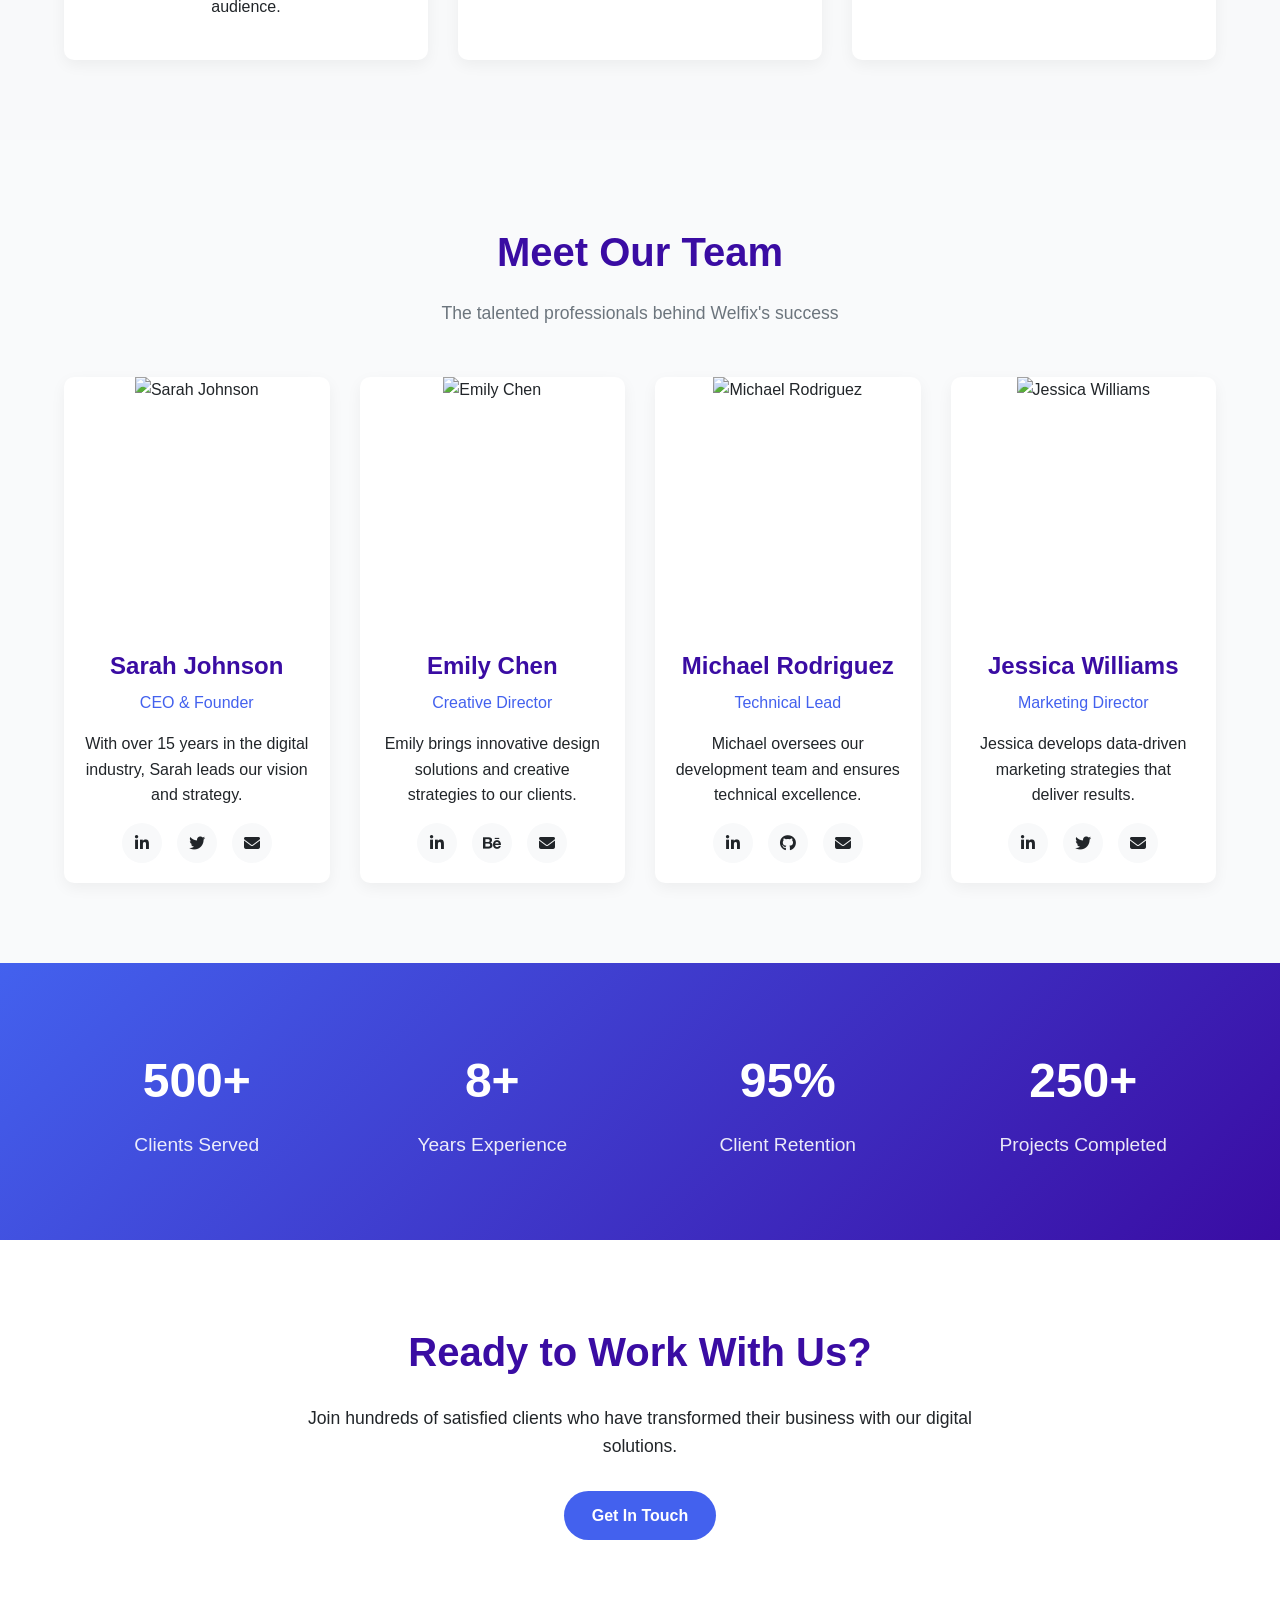
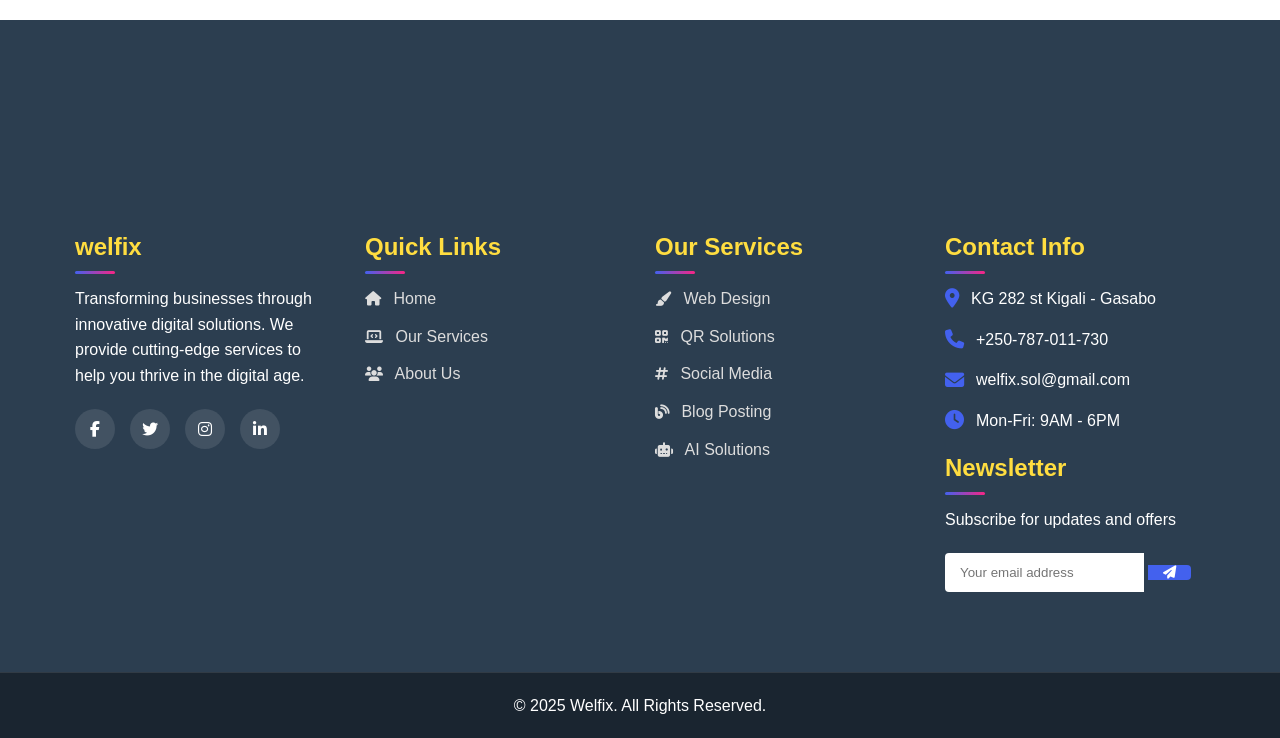
==== commit 010fa5c2: "Update About us.html" ====
--- a/About us.html
+++ b/About us.html
@@ -890,10 +890,17 @@
     </section>
 
     <!-- Footer -->
+    
     <footer class="footer">
+        <video autoplay muted loop class="video-background">
+            <source src="images/ai.mp4" type="video/mp4">
+            Your browser does not support the video tag.
+        </video>
+        <div class="overlay"></div>
+        
         <div class="footer-content">
             <div class="footer-column">
-                <h3>Welfix</h3>
+                <h3>welfix</h3>
                 <p>Transforming businesses through innovative digital solutions. We provide cutting-edge services to help you thrive in the digital age.</p>
                 <div class="footer-social-links">
                     <a href="#"><i class="fab fa-facebook-f"></i></a>
@@ -1012,3 +1019,4 @@
 </html>
 
 
+
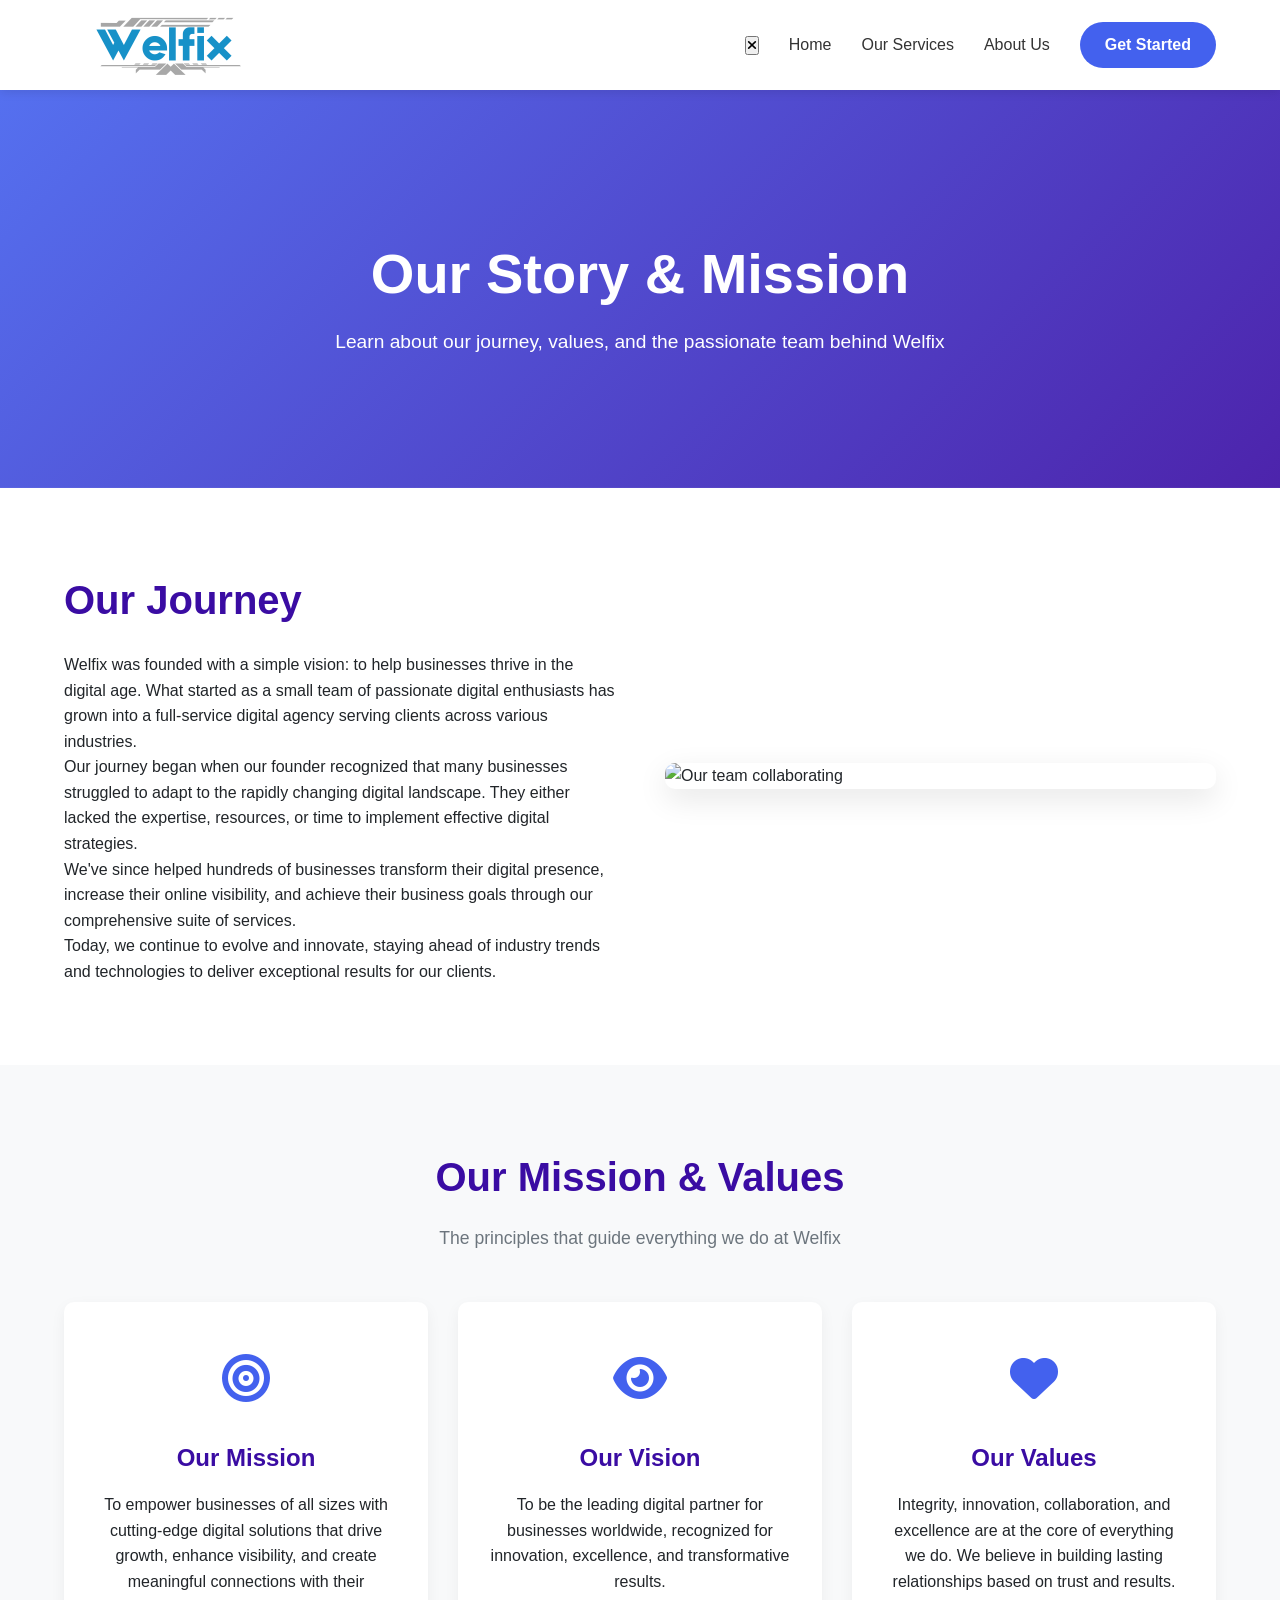
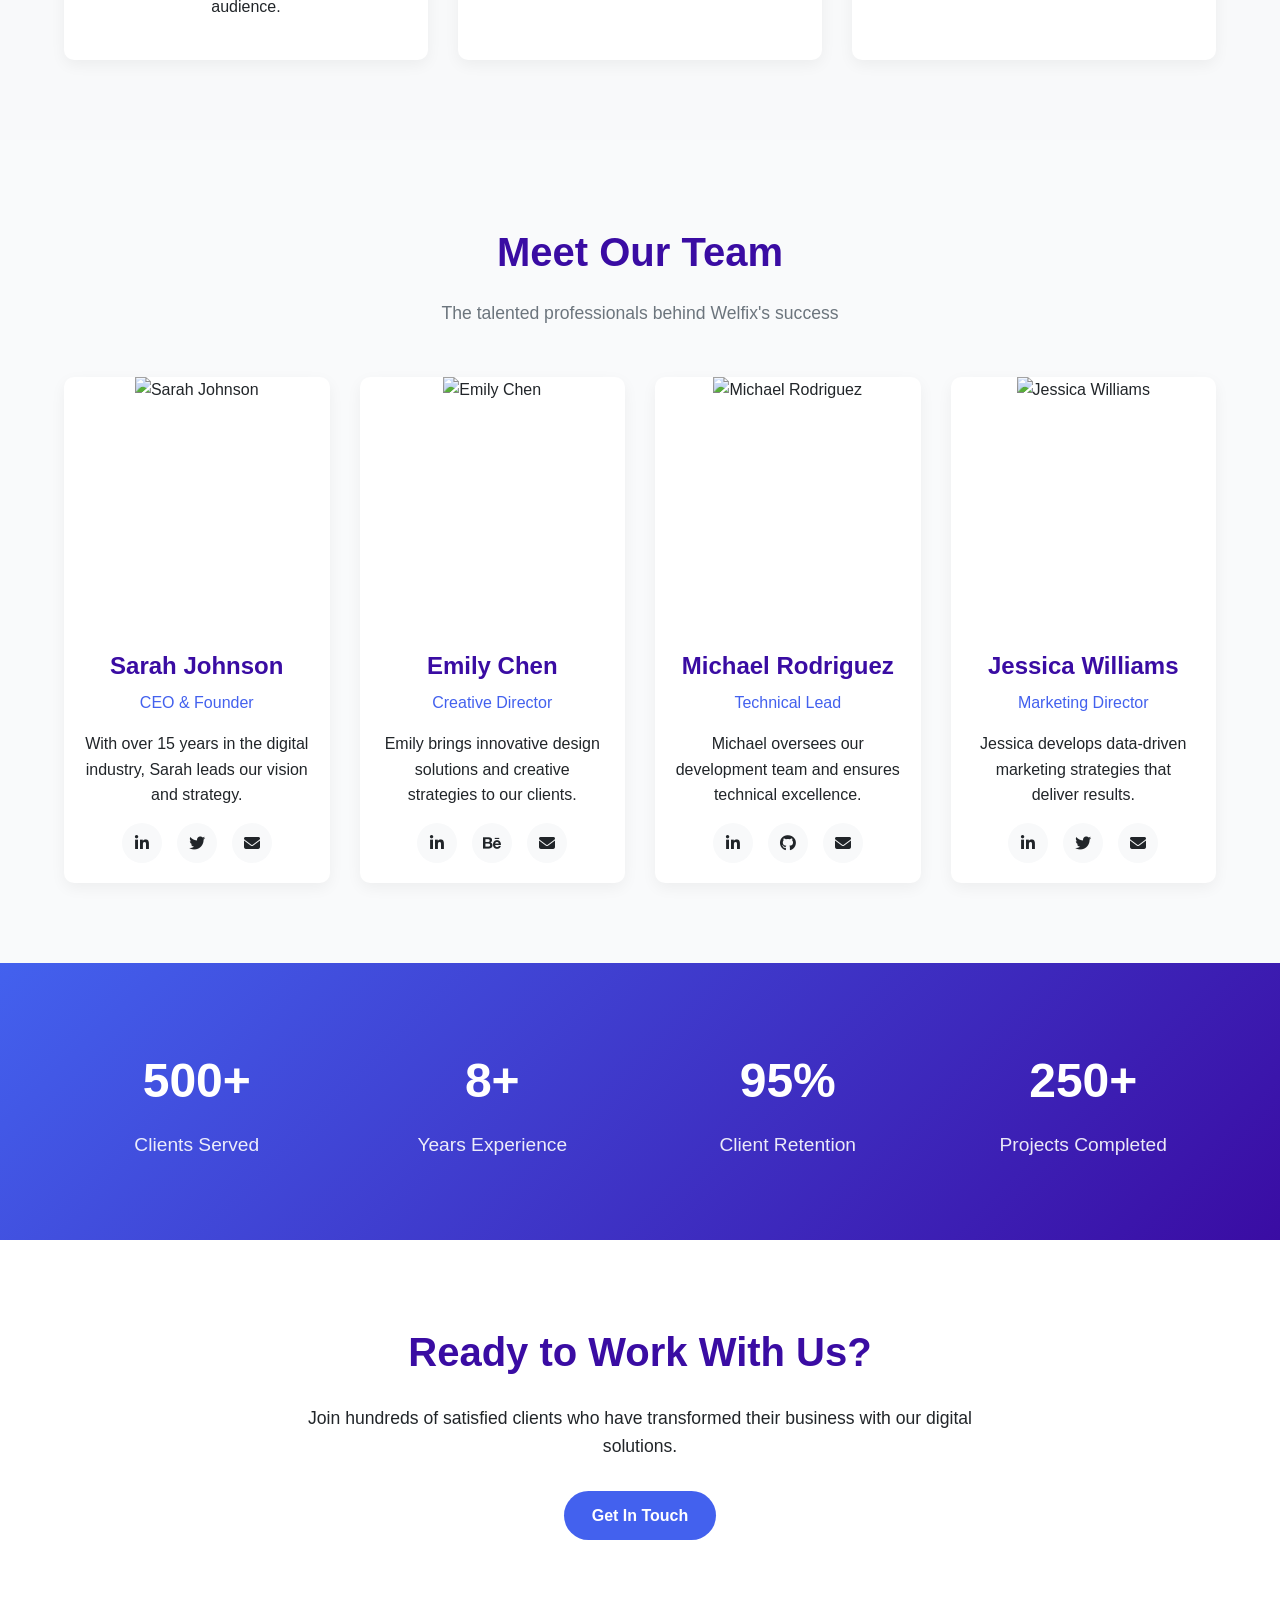
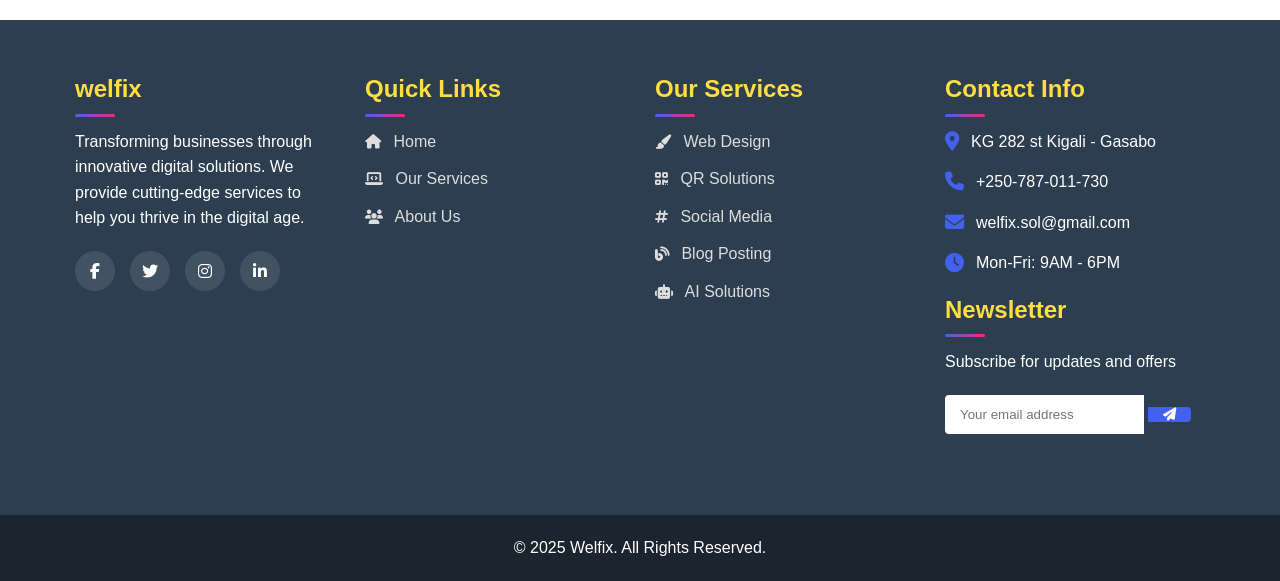
==== commit 1bd6ef08: "Update About us.html" ====
--- a/About us.html
+++ b/About us.html
@@ -892,10 +892,6 @@
     <!-- Footer -->
     
     <footer class="footer">
-        <video autoplay muted loop class="video-background">
-            <source src="images/ai.mp4" type="video/mp4">
-            Your browser does not support the video tag.
-        </video>
         <div class="overlay"></div>
         
         <div class="footer-content">
@@ -1020,3 +1016,4 @@
 
 
 
+
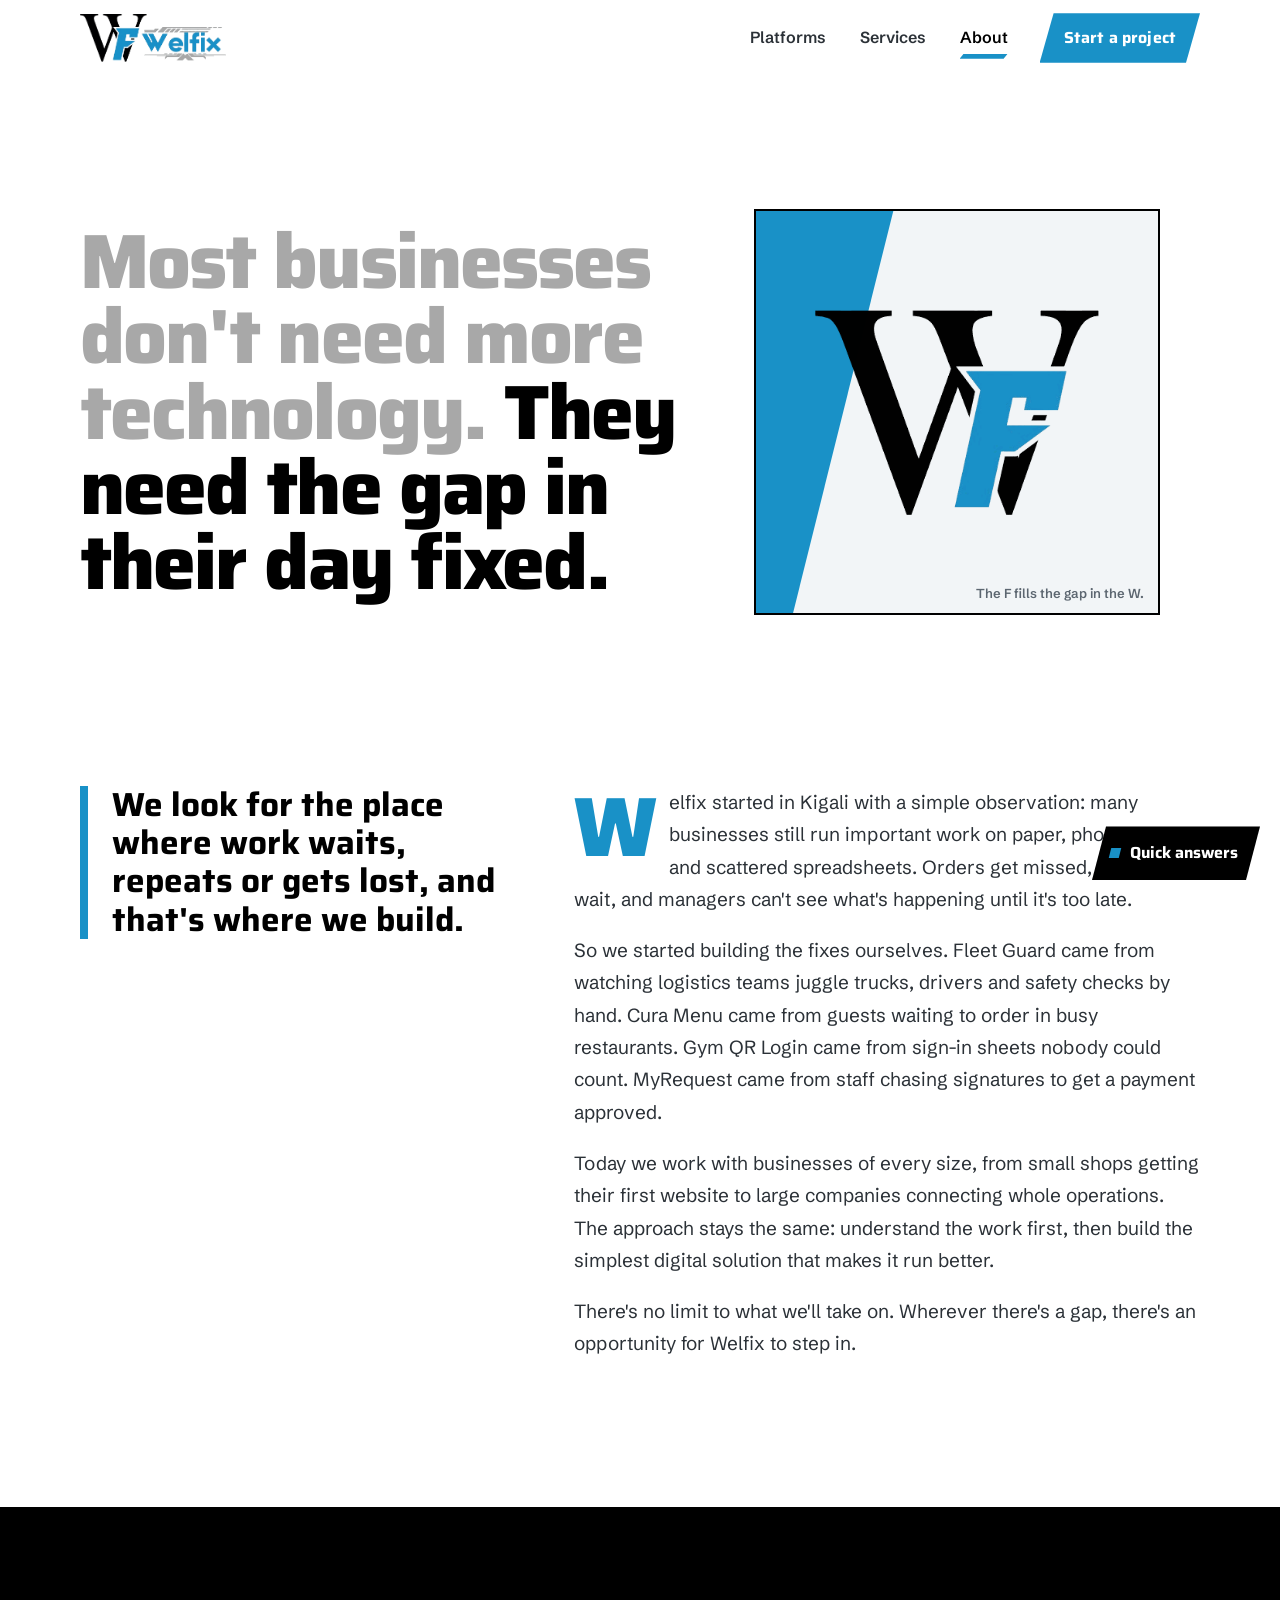
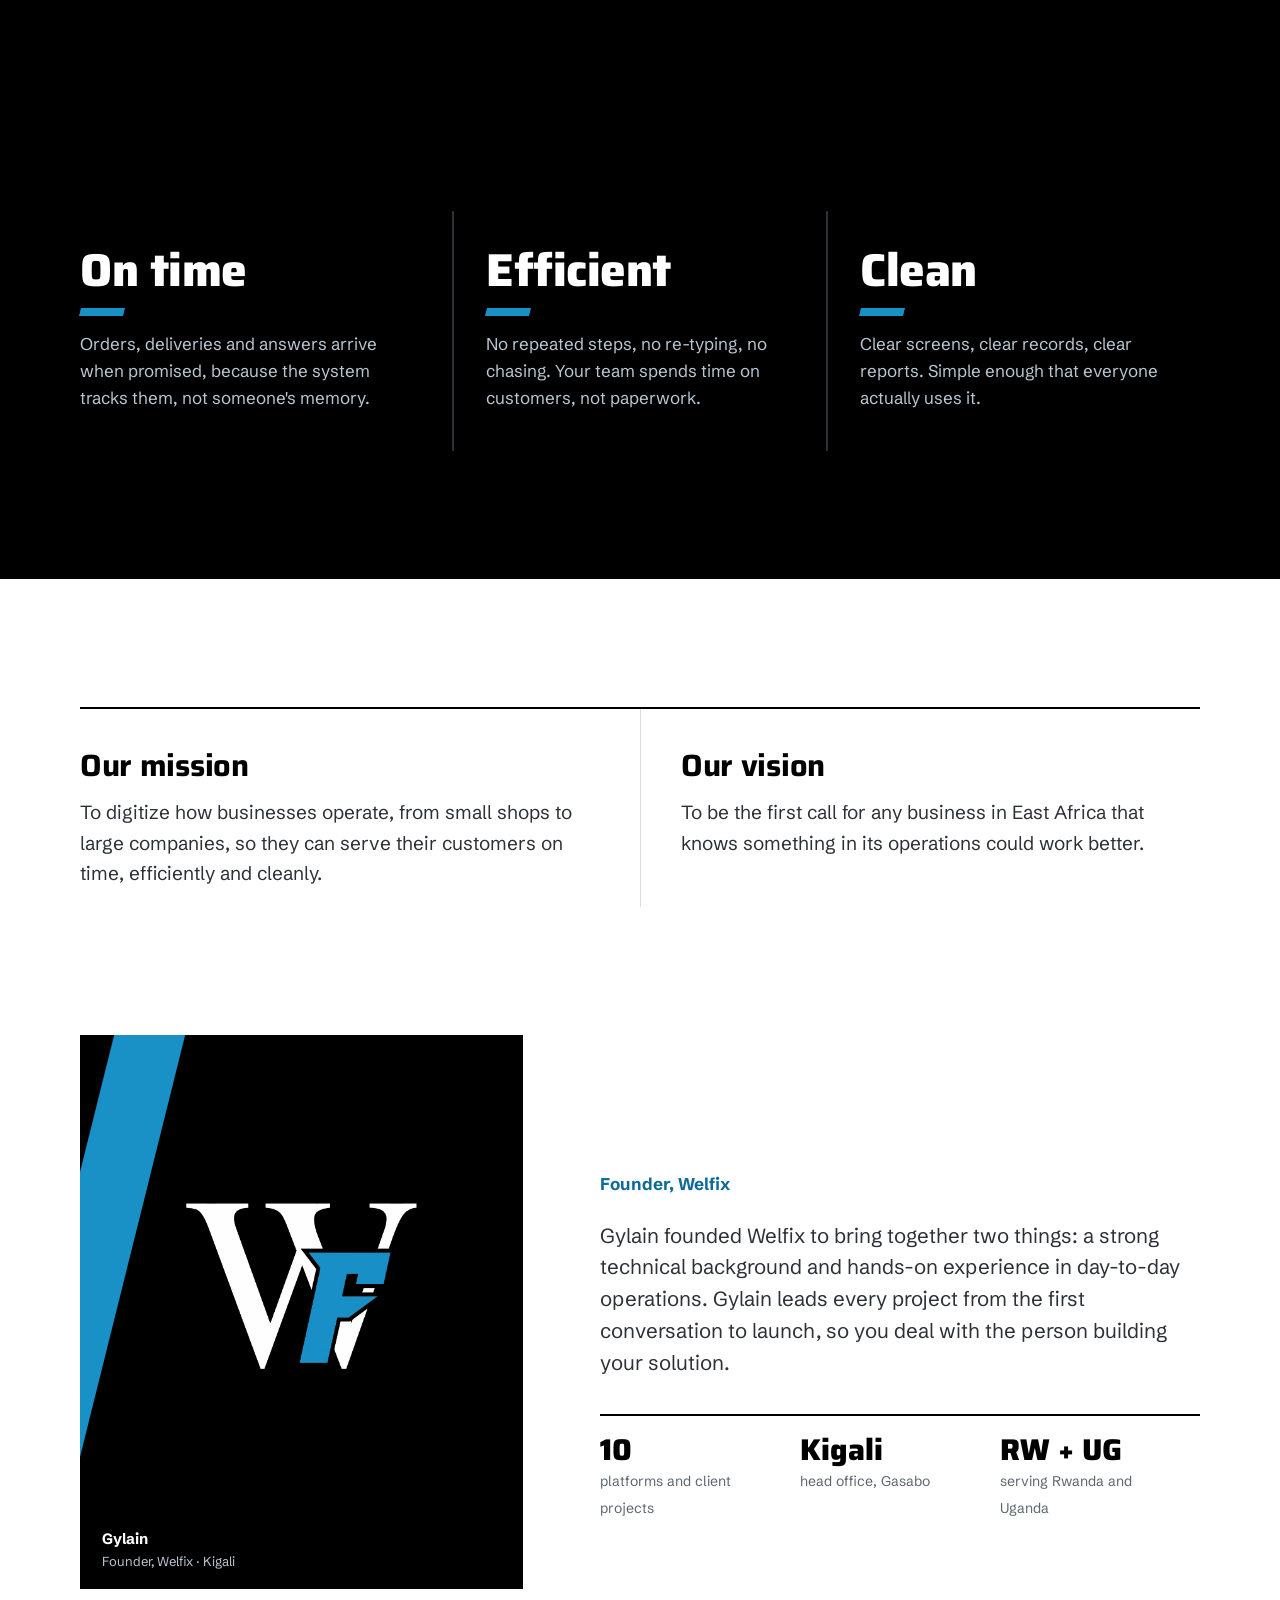
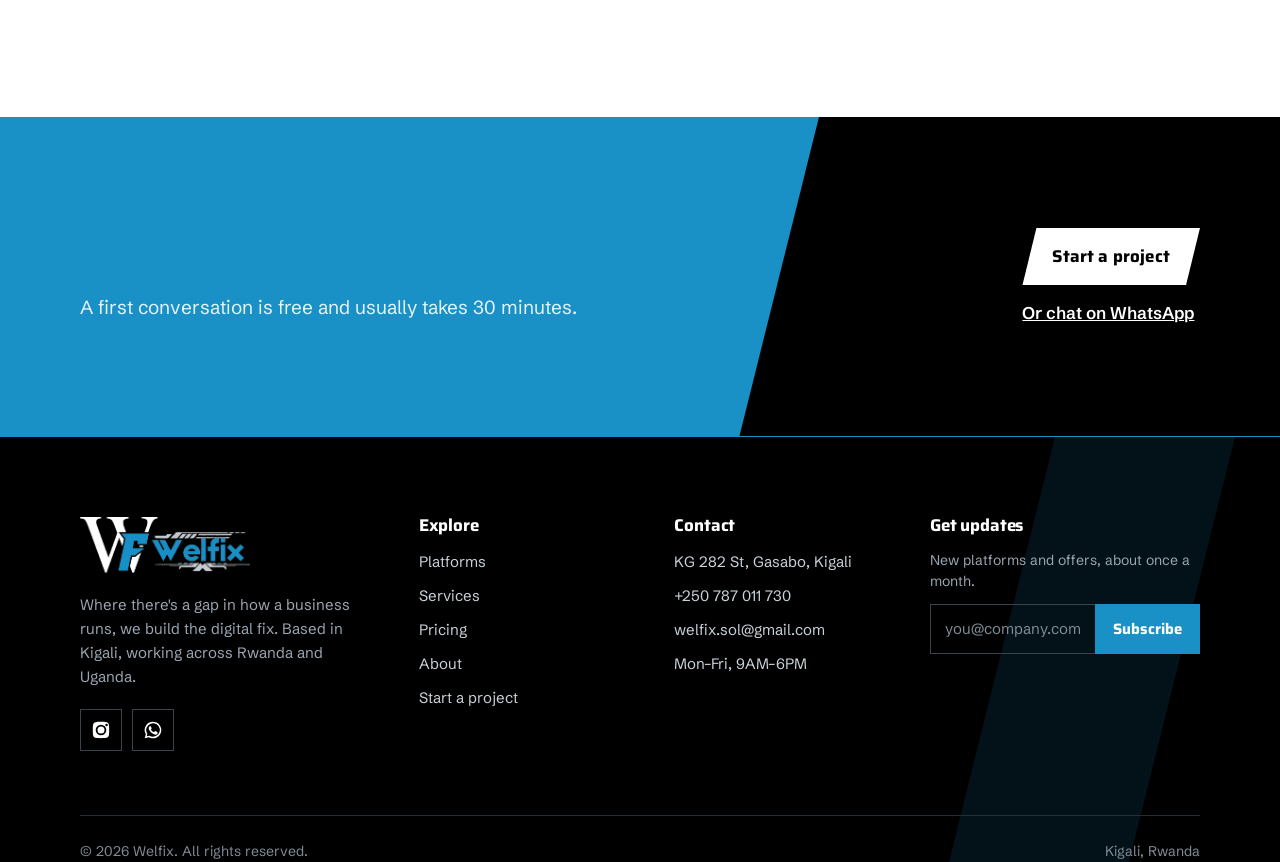
==== commit aa17b2f2: "New Welfix website: redesigned pages, platforms, services, about and contact" ====
--- a/About us.html
+++ b/About us.html
@@ -1,1019 +1,5 @@
-<!DOCTYPE html>
-<html lang="en">
-<head>
-    <meta charset="UTF-8">
-    <meta name="viewport" content="width=device-width, initial-scale=1.0">
-    <title>About Us | Welfix</title>
-    <link rel="stylesheet" href="https://cdnjs.cloudflare.com/ajax/libs/font-awesome/6.4.0/css/all.min.css">
-    <style>
-        /* Reset and Base Styles */
-        * {
-            margin: 0;
-            padding: 0;
-            box-sizing: border-box;
-            font-family: 'Segoe UI', Tahoma, Geneva, Verdana, sans-serif;
-        }
-        
-        :root {
-            --primary: #4361ee;
-            --secondary: #3a0ca3;
-            --accent: #f72585;
-            --light: #f8f9fa;
-            --dark: #212529;
-        }
-        
-        body {
-            color: var(--dark);
-            line-height: 1.6;
-            background-color: #f9fafb;
-            transition: overflow 0.3s ease;
-        }
-        
-        body.menu-open {
-            overflow: hidden;
-        }
-        
-        .container {
-            width: 90%;
-            max-width: 1200px;
-            margin: 0 auto;
-        }
-        
-        .btn {
-            display: inline-block;
-            padding: 12px 28px;
-            background: var(--primary);
-            color: white;
-            border-radius: 30px;
-            text-decoration: none;
-            font-weight: 600;
-            transition: all 0.3s ease;
-            border: none;
-            cursor: pointer;
-        }
-        
-        .btn:hover {
-            background: var(--secondary);
-            transform: translateY(-3px);
-            box-shadow: 0 10px 20px rgba(0, 0, 0, 0.1);
-        }
-        
-        section {
-            padding: 80px 0;
-        }
-        
-        .section-title {
-            text-align: center;
-            margin-bottom: 50px;
-        }
-        
-        .section-title h2 {
-            font-size: 2.5rem;
-            color: var(--secondary);
-            margin-bottom: 15px;
-        }
-        
-        .section-title p {
-            font-size: 1.1rem;
-            color: #6c757d;
-            max-width: 700px;
-            margin: 0 auto;
-        }
-        
-        /* Header styling */
-        header {
-            background: white;
-            box-shadow: 0 2px 10px rgba(0, 0, 0, 0.1);
-            padding: 15px 0;
-            position: sticky;
-            top: 0;
-            z-index: 1000;
-        }
-        
-        header .container {
-            display: flex;
-            justify-content: space-between;
-            align-items: center;
-        }
-        
-        /* Logo styling */
-        .logo {
-            display: flex;
-            align-items: center;
-            text-decoration: none;
-        }
-        
-        .logo-image {
-            max-width: 200px;
-            height: auto;
-            width: 100%;
-        }
-        
-        .logo-text {
-            font-size: 28px;
-            font-weight: 700;
-            color: var(--secondary);
-            letter-spacing: 0.5px;
-        }
-        
-        .logo-text span {
-            color: var(--primary);
-        }
-        
-        /* Desktop Navigation */
-        .nav-links {
-            display: flex;
-            list-style: none;
-            gap: 30px;
-            margin: 0;
-            padding: 0;
-            align-items: center;
-        }
-        
-        .nav-links a {
-            text-decoration: none;
-            color: #333;
-            font-weight: 500;
-            transition: color 0.3s;
-            padding: 5px 0;
-            position: relative;
-        }
-        
-        .nav-links a:not(.btn):hover {
-            color: var(--primary);
-        }
-        
-        .nav-links a:not(.btn)::after {
-            content: '';
-            position: absolute;
-            bottom: 0;
-            left: 0;
-            width: 0;
-            height: 2px;
-            background: var(--primary);
-            transition: width 0.3s ease;
-        }
-        
-        .nav-links a:not(.btn):hover::after {
-            width: 100%;
-        }
-        
-        .nav-links .btn {
-            padding: 10px 25px;
-            background: var(--primary);
-            color: white;
-            border-radius: 30px;
-            text-decoration: none;
-            font-weight: 600;
-            transition: all 0.3s ease;
-        }
-        
-        .nav-links .btn:hover {
-            background: var(--secondary);
-            transform: translateY(-2px);
-            box-shadow: 0 5px 15px rgba(58, 12, 163, 0.2);
-        }
-        
-        /* Mobile menu button */
-        .mobile-menu-btn {
-            display: none;
-            background: none;
-            border: none;
-            font-size: 1.5rem;
-            color: var(--primary);
-            cursor: pointer;
-            z-index: 1001;
-        }
-        
-        /* Hero Section */
-        .about-hero {
-            padding: 150px 0 100px;
-            background: linear-gradient(135deg, rgba(67, 97, 238, 0.9) 0%, rgba(58, 12, 163, 0.9) 100%), url('https://images.unsplash.com/photo-1522202176988-66273c2fd55f?ixlib=rb-4.0.3&auto=format&fit=crop&w=1500&q=80');
-            background-size: cover;
-            background-position: center;
-            color: white;
-            text-align: center;
-        }
-        
-        .about-hero h1 {
-            font-size: 3.5rem;
-            margin-bottom: 20px;
-            line-height: 1.2;
-        }
-        
-        .about-hero p {
-            font-size: 1.2rem;
-            max-width: 700px;
-            margin: 0 auto 30px;
-        }
-    
-        /* Story Section */
-        .story-section {
-            background: white;
-        }
-        
-        .story-content {
-            display: flex;
-            align-items: center;
-            gap: 50px;
-        }
-        
-        .story-text {
-            flex: 1;
-        }
-        
-        .story-text h2 {
-            font-size: 2.5rem;
-            color: var(--secondary);
-            margin-bottom: 20px;
-        }
-        
-        .story-image {
-            flex: 1;
-            border-radius: 10px;
-            overflow: hidden;
-            box-shadow: 0 10px 30px rgba(0, 0, 0, 0.1);
-        }
-        
-        .story-image img {
-            width: 100%;
-            height: auto;
-            display: block;
-        }
-        
-        /* Values Section */
-        .values-section {
-            background: #f8f9fa;
-        }
-        
-        .values-grid {
-            display: grid;
-            grid-template-columns: repeat(auto-fit, minmax(300px, 1fr));
-            gap: 30px;
-        }
-        
-        .value-card {
-            background: white;
-            border-radius: 10px;
-            overflow: hidden;
-            box-shadow: 0 5px 15px rgba(0, 0, 0, 0.05);
-            transition: transform 0.3s ease, box-shadow 0.3s ease;
-            text-align: center;
-            padding: 40px 30px;
-        }
-        
-        .value-card:hover {
-            transform: translateY(-10px);
-            box-shadow: 0 15px 30px rgba(0, 0, 0, 0.1);
-        }
-        
-        .value-icon {
-            font-size: 3rem;
-            color: var(--primary);
-            margin-bottom: 20px;
-        }
-        
-        .value-card h3 {
-            font-size: 1.5rem;
-            margin-bottom: 15px;
-            color: var(--secondary);
-        }
-        
-        /* Team Section */
-        .team-grid {
-            display: grid;
-            grid-template-columns: repeat(auto-fit, minmax(250px, 1fr));
-            gap: 30px;
-        }
-        
-        .team-member {
-            background: white;
-            border-radius: 10px;
-            overflow: hidden;
-            box-shadow: 0 5px 15px rgba(0, 0, 0, 0.05);
-            transition: transform 0.3s ease;
-            text-align: center;
-        }
-        
-        .team-member:hover {
-            transform: translateY(-10px);
-        }
-        
-        .member-image {
-            width: 100%;
-            height: 250px;
-            overflow: hidden;
-        }
-        
-        .member-image img {
-            width: 100%;
-            height: 100%;
-            object-fit: cover;
-            transition: transform 0.5s ease;
-        }
-        
-        .team-member:hover .member-image img {
-            transform: scale(1.1);
-        }
-        
-        .member-info {
-            padding: 20px;
-        }
-        
-        .member-info h3 {
-            font-size: 1.5rem;
-            margin-bottom: 5px;
-            color: var(--secondary);
-        }
-        
-        .member-role {
-            color: var(--primary);
-            font-weight: 500;
-            margin-bottom: 15px;
-        }
-        
-        .social-links {
-            display: flex;
-            justify-content: center;
-            gap: 15px;
-            margin-top: 15px;
-        }
-        
-        .social-links a {
-            display: flex;
-            align-items: center;
-            justify-content: center;
-            width: 40px;
-            height: 40px;
-            background: #f8f9fa;
-            border-radius: 50%;
-            color: var(--dark);
-            text-decoration: none;
-            transition: all 0.3s;
-        }
-        
-        .social-links a:hover {
-            background: var(--primary);
-            color: white;
-        }
-        
-        /* Stats Section */
-        .stats-section {
-            background: linear-gradient(135deg, var(--primary) 0%, var(--secondary) 100%);
-            color: white;
-        }
-        
-        .stats-grid {
-            display: grid;
-            grid-template-columns: repeat(auto-fit, minmax(200px, 1fr));
-            gap: 30px;
-            text-align: center;
-        }
-        
-        .stat-item h3 {
-            font-size: 3rem;
-            margin-bottom: 10px;
-            font-weight: 700;
-        }
-        
-        .stat-item p {
-            font-size: 1.2rem;
-            opacity: 0.9;
-        }
-        
-        /* CTA Section */
-        .cta {
-            text-align: center;
-            background: white;
-        }
-        
-        .cta h2 {
-            font-size: 2.5rem;
-            color: var(--secondary);
-            margin-bottom: 20px;
-        }
-        
-        .cta p {
-            max-width: 700px;
-            margin: 0 auto 30px;
-            font-size: 1.1rem;
-        }
-        
-        /* Footer Styles */
-        .footer {
-            position: relative;
-            width: 100%;
-            min-height: 300px;
-            overflow: hidden;
-            color: white;
-            background: #2c3e50;
-        }
-        
-        .footer-content {
-            max-width: 1200px;
-            margin: 0 auto;
-            padding: 50px 20px;
-            display: flex;
-            flex-wrap: wrap;
-            justify-content: space-between;
-        }
-        
-        .footer-column {
-            flex: 1;
-            min-width: 250px;
-            margin-bottom: 30px;
-            padding: 0 15px;
-        }
-        
-        .footer-column h3 {
-            font-size: 1.5rem;
-            margin-bottom: 20px;
-            position: relative;
-            display: inline-block;
-            color: #ffdd40;
-        }
-        
-        .footer-column h3::after {
-            content: '';
-            position: absolute;
-            bottom: -8px;
-            left: 0;
-            width: 40px;
-            height: 3px;
-            background: linear-gradient(to right, #4361ee, #f72585);
-            border-radius: 2px;
-        }
-        
-        .footer-links {
-            list-style: none;
-        }
-        
-        .footer-links li {
-            margin-bottom: 12px;
-        }
-        
-        .footer-links a {
-            color: #ddd;
-            text-decoration: none;
-            transition: all 0.3s ease;
-            display: inline-block;
-        }
-        
-        .footer-links a:hover {
-            color: white;
-            transform: translateX(5px);
-        }
-        
-        .footer-links a i {
-            margin-right: 8px;
-            font-size: 0.9rem;
-        }
-        
-        .footer-social-links {
-            display: flex;
-            gap: 15px;
-            margin-top: 20px;
-        }
-        
-        .footer-social-links a {
-            display: flex;
-            align-items: center;
-            justify-content: center;
-            width: 40px;
-            height: 40px;
-            background: rgba(255, 255, 255, 0.1);
-            border-radius: 50%;
-            color: white;
-            text-decoration: none;
-            transition: all 0.3s ease;
-        }
-        
-        .footer-social-links a:hover {
-            background: #4361ee;
-            transform: translateY(-5px);
-        }
-        
-        .contact-info {
-            list-style: none;
-        }
-        
-        .contact-info li {
-            margin-bottom: 15px;
-            display: flex;
-            align-items: center;
-        }
-        
-        .contact-info i {
-            margin-right: 12px;
-            color: #4361ee;
-            font-size: 1.2rem;
-        }
-        
-        .newsletter-form {
-            display: flex;
-            margin-top: 20px;
-        }
-        
-        .newsletter-form input {
-            flex: 1;
-            padding: 12px 15px;
-            border: none;
-            border-radius: 4px 0 0 4px;
-            outline: none;
-        }
-        
-        .newsletter-form button {
-            padding: 0 15px;
-            background: #4361ee;
-            color: white;
-            border: none;
-            border-radius: 0 4px 4px 0;
-            cursor: pointer;
-            transition: all 0.3s ease;
-        }
-        
-        .newsletter-form button:hover {
-            background: #3a0ca3;
-        }
-        
-        .copyright {
-            text-align: center;
-            padding: 20px;
-            background: rgba(0, 0, 0, 0.4);
-            border-top: 1px solid rgba(255, 255, 255, 0.1);
-        }
-        
-        /* Responsive Design */
-        @media (max-width: 968px) {
-            /* Mobile Navigation */
-            .mobile-menu-btn {
-                display: block;
-            }
-            
-            .nav-links {
-                position: fixed;
-                top: 0;
-                right: -100%;
-                width: 300px;
-                height: 100vh;
-                background-color: white;
-                flex-direction: column;
-                justify-content: flex-start;
-                align-items: flex-start;
-                transition: right 0.3s ease;
-                box-shadow: -5px 0 15px rgba(0, 0, 0, 0.1);
-                gap: 25px;
-                padding: 80px 30px 30px;
-                z-index: 999;
-            }
-            
-            .nav-links.active {
-                right: 0;
-            }
-            
-            /* Close button for mobile menu */
-            .close-menu {
-                position: absolute;
-                top: 25px;
-                right: 25px;
-                background: none;
-                border: none;
-                font-size: 1.5rem;
-                color: var(--dark);
-                cursor: pointer;
-                z-index: 1000;
-            }
-            
-            /* Adjust header for mobile */
-            header {
-                padding: 15px 0;
-            }
-            
-            /* Adjust hero section for mobile */
-            .about-hero {
-                padding: 120px 0 80px;
-            }
-            
-            .about-hero h1 {
-                font-size: 2.2rem;
-            }
-            
-            /* Story section adjustments */
-            .story-content {
-                flex-direction: column;
-            }
-            
-            .story-image {
-                order: -1;
-                margin-bottom: 30px;
-            }
-            
-            /* Values grid adjustments */
-            .values-grid {
-                grid-template-columns: 1fr;
-                gap: 20px;
-            }
-            
-            /* Team grid adjustments */
-            .team-grid {
-                grid-template-columns: 1fr;
-                gap: 20px;
-            }
-            
-            /* Footer adjustments */
-            .footer-content {
-                flex-direction: column;
-            }
-            
-            .footer-column {
-                min-width: 100%;
-            }
-            
-            /* Button adjustments for mobile */
-            .btn {
-                padding: 10px 20px;
-                font-size: 0.9rem;
-            }
-        }
-        
-        @media (min-width: 769px) and (max-width: 1024px) {
-            /* Adjust grid layouts for tablet */
-            .container {
-                width: 95%;
-            }
-            
-            .values-grid {
-                grid-template-columns: repeat(2, 1fr);
-            }
-            
-            .team-grid {
-                grid-template-columns: repeat(2, 1fr);
-            }
-            
-            .story-content {
-                gap: 30px;
-            }
-            
-            .about-hero h1 {
-                font-size: 3rem;
-            }
-        }
-        
-        @media (max-width: 768px) {
-            .about-hero h1 {
-                font-size: 2.2rem;
-            }
-            
-            .section-title h2 {
-                font-size: 2.2rem;
-            }
-            
-            .story-text h2 {
-                font-size: 2rem;
-            }
-            
-            .cta h2 {
-                font-size: 2rem;
-            }
-        }
-        
-        @media (max-width: 480px) {
-            .about-hero h1 {
-                font-size: 1.8rem;
-            }
-            
-            .section-title h2 {
-                font-size: 1.8rem;
-            }
-            
-            .stats-grid {
-                grid-template-columns: 1fr;
-                gap: 20px;
-            }
-            
-            .stat-item h3 {
-                font-size: 2.5rem;
-            }
-            
-            .about-hero p {
-                font-size: 1rem;
-            }
-        }
-    </style>
-</head>
-<body>
-    <!-- Header with Navigation -->
-    <header>
-        <div class="container">
-            <a href="index.html" class="logo">
-               <img src="welfix logo 200x60px.png" alt="Welfix Logo" class="logo-image">
-            </a>
-            
-            <button class="mobile-menu-btn" id="mobileMenuBtn">
-                <i class="fas fa-bars"></i>
-            </button>
-            
-            <ul class="nav-links" id="navLinks">
-                <button class="close-menu" id="closeMenu">
-                    <i class="fas fa-times"></i>
-                </button>
-                <li><a href="index.html">Home</a></li>
-                <li><a href="our services.html">Our Services</a></li>
-                <li><a href="About us.html">About Us</a></li>
-                <li><a href="contact us.html" class="btn">Get Started</a></li>
-            </ul>
-        </div>
-    </header>
-
-    <!-- About Hero Section -->
-    <section class="about-hero">
-        <div class="container">
-            <h1>Our Story & Mission</h1>
-            <p>Learn about our journey, values, and the passionate team behind Welfix</p>
-        </div>
-    </section>
-
-    <!-- Our Story Section -->
-    <section class="story-section">
-        <div class="container">
-            <div class="story-content">
-                <div class="story-text">
-                    <h2>Our Journey</h2>
-                    <p>Welfix was founded with a simple vision: to help businesses thrive in the digital age. What started as a small team of passionate digital enthusiasts has grown into a full-service digital agency serving clients across various industries.</p>
-                    <p>Our journey began when our founder recognized that many businesses struggled to adapt to the rapidly changing digital landscape. They either lacked the expertise, resources, or time to implement effective digital strategies.</p>
-                    <p>We've since helped hundreds of businesses transform their digital presence, increase their online visibility, and achieve their business goals through our comprehensive suite of services.</p>
-                    <p>Today, we continue to evolve and innovate, staying ahead of industry trends and technologies to deliver exceptional results for our clients.</p>
-                </div>
-                <div class="story-image">
-                    <img src="https://images.unsplash.com/photo-1552664730-d307ca884978?ixlib=rb-4.0.3&auto=format&fit=crop&w=600&q=80" alt="Our team collaborating">
-                </div>
-            </div>
-        </div>
-    </section>
-
-    <!-- Mission Section -->
-    <section class="values-section">
-        <div class="container">
-            <div class="section-title">
-                <h2>Our Mission & Values</h2>
-                <p>The principles that guide everything we do at Welfix</p>
-            </div>
-            <div class="values-grid">
-                <div class="value-card">
-                    <div class="value-icon">
-                        <i class="fas fa-bullseye"></i>
-                    </div>
-                    <h3>Our Mission</h3>
-                    <p>To empower businesses of all sizes with cutting-edge digital solutions that drive growth, enhance visibility, and create meaningful connections with their audience.</p>
-                </div>
-                <div class="value-card">
-                    <div class="value-icon">
-                        <i class="fas fa-eye"></i>
-                    </div>
-                    <h3>Our Vision</h3>
-                    <p>To be the leading digital partner for businesses worldwide, recognized for innovation, excellence, and transformative results.</p>
-                </div>
-                <div class="value-card">
-                    <div class="value-icon">
-                        <i class="fas fa-heart"></i>
-                    </div>
-                    <h3>Our Values</h3>
-                    <p>Integrity, innovation, collaboration, and excellence are at the core of everything we do. We believe in building lasting relationships based on trust and results.</p>
-                </div>
-            </div>
-        </div>
-    </section>
-
-    <!-- Team Section -->
-    <section class="team-section">
-        <div class="container">
-            <div class="section-title">
-                <h2>Meet Our Team</h2>
-                <p>The talented professionals behind Welfix's success</p>
-            </div>
-            <div class="team-grid">
-                <div class="team-member">
-                    <div class="member-image">
-                        <img src="https://images.unsplash.com/photo-1560250097-0b93528c311a?ixlib=rb-4.0.3&auto=format&fit=crop&w=600&q=80" alt="Sarah Johnson">
-                    </div>
-                    <div class="member-info">
-                        <h3>Sarah Johnson</h3>
-                        <p class="member-role">CEO & Founder</p>
-                        <p>With over 15 years in the digital industry, Sarah leads our vision and strategy.</p>
-                        <div class="social-links">
-                            <a href="#"><i class="fab fa-linkedin-in"></i></a>
-                            <a href="#"><i class="fab fa-twitter"></i></a>
-                            <a href="#"><i class="fas fa-envelope"></i></a>
-                        </div>
-                    </div>
-                </div>
-                <div class="team-member">
-                    <div class="member-image">
-                        <img src="https://images.unsplash.com/photo-1573496359142-b8d87734a5a2?ixlib=rb-4.0.3&auto=format&fit=crop&w=600&q=80" alt="Emily Chen">
-                    </div>
-                    <div class="member-info">
-                        <h3>Emily Chen</h3>
-                        <p class="member-role">Creative Director</p>
-                        <p>Emily brings innovative design solutions and creative strategies to our clients.</p>
-                        <div class="social-links">
-                            <a href="#"><i class="fab fa-linkedin-in"></i></a>
-                            <a href="#"><i class="fab fa-behance"></i></a>
-                            <a href="#"><i class="fas fa-envelope"></i></a>
-                        </div>
-                    </div>
-                </div>
-                <div class="team-member">
-                    <div class="member-image">
-                        <img src="https://images.unsplash.com/photo-1519085360753-af0119f7cbe7?ixlib=rb-4.0.3&auto=format&fit=crop&w=600&q=80" alt="Michael Rodriguez">
-                    </div>
-                    <div class="member-info">
-                        <h3>Michael Rodriguez</h3>
-                        <p class="member-role">Technical Lead</p>
-                        <p>Michael oversees our development team and ensures technical excellence.</p>
-                        <div class="social-links">
-                            <a href="#"><i class="fab fa-linkedin-in"></i></a>
-                            <a href="#"><i class="fab fa-github"></i></a>
-                            <a href="#"><i class="fas fa-envelope"></i></a>
-                        </div>
-                    </div>
-                </div>
-                <div class="team-member">
-                    <div class="member-image">
-                        <img src="https://images.unsplash.com/photo-1580489944761-15a19d654956?ixlib=rb-4.0.3&auto=format&fit=crop&w=600&q=80" alt="Jessica Williams">
-                    </div>
-                    <div class="member-info">
-                        <h3>Jessica Williams</h3>
-                        <p class="member-role">Marketing Director</p>
-                        <p>Jessica develops data-driven marketing strategies that deliver results.</p>
-                        <div class="social-links">
-                            <a href="#"><i class="fab fa-linkedin-in"></i></a>
-                            <a href="#"><i class="fab fa-twitter"></i></a>
-                            <a href="#"><i class="fas fa-envelope"></i></a>
-                        </div>
-                    </div>
-                </div>
-            </div>
-        </div>
-    </section>
-
-    <!-- Stats Section -->
-    <section class="stats-section">
-        <div class="container">
-            <div class="stats-grid">
-                <div class="stat-item">
-                    <h3>500+</h3>
-                    <p>Clients Served</p>
-                </div>
-                <div class="stat-item">
-                    <h3>8+</h3>
-                    <p>Years Experience</p>
-                </div>
-                <div class="stat-item">
-                    <h3>95%</h3>
-                    <p>Client Retention</p>
-                </div>
-                <div class="stat-item">
-                    <h3>250+</h3>
-                    <p>Projects Completed</p>
-                </div>
-            </div>
-        </div>
-    </section>
-
-    <!-- CTA Section -->
-    <section class="cta">
-        <div class="container">
-            <h2>Ready to Work With Us?</h2>
-            <p>Join hundreds of satisfied clients who have transformed their business with our digital solutions.</p>
-            <a href="contact.html" class="btn">Get In Touch</a>
-        </div>
-    </section>
-
-    <!-- Footer -->
-    
-    <footer class="footer">
-        <div class="overlay"></div>
-        
-        <div class="footer-content">
-            <div class="footer-column">
-                <h3>welfix</h3>
-                <p>Transforming businesses through innovative digital solutions. We provide cutting-edge services to help you thrive in the digital age.</p>
-                <div class="footer-social-links">
-                    <a href="#"><i class="fab fa-facebook-f"></i></a>
-                    <a href="#"><i class="fab fa-twitter"></i></a>
-                    <a href="https://www.instagram.com/welfix_solutions/"><i class="fab fa-instagram"></i></a>
-                    <a href="#"><i class="fab fa-linkedin-in"></i></a>
-                </div>
-            </div>
-            
-            <div class="footer-column">
-                <h3>Quick Links</h3>
-                <ul class="footer-links">
-                    <li><a href="index.html"><i class="fas fa-home"></i> Home</a></li>
-                    <li><a href="our services.html"><i class="fas fa-laptop-code"></i> Our Services</a></li>
-                    <li><a href="About us.html"><i class="fas fa-users"></i> About Us</a></li>
-                </ul>
-            </div>
-            
-            <div class="footer-column">
-                <h3>Our Services</h3>
-                <ul class="footer-links">
-                    <li><a href="our services.html#web-design"><i class="fas fa-paint-brush"></i> Web Design</a></li>
-                    <li><a href="our services.html#qr-codes"><i class="fas fa-qrcode"></i> QR Solutions</a></li>
-                    <li><a href="our services.html#social-media"><i class="fas fa-hashtag"></i> Social Media</a></li>
-                    <li><a href="our services.html#blog-posting"><i class="fas fa-blog"></i> Blog Posting</a></li>
-                    <li><a href="our services.html#ai-solutions"><i class="fas fa-robot"></i> AI Solutions</a></li>
-                </ul>
-            </div>
-            
-            <div class="footer-column">
-                <h3>Contact Info</h3>
-                <ul class="contact-info">
-                    <li><i class="fas fa-map-marker-alt"></i> KG 282 st Kigali - Gasabo</li>
-                    <li><i class="fas fa-phone"></i> +250-787-011-730</li>
-                    <li><i class="fas fa-envelope"></i> welfix.sol@gmail.com</li>
-                    <li><i class="fas fa-clock"></i> Mon-Fri: 9AM - 6PM</li>
-                </ul>
-
-                <h3>Newsletter</h3>
-    <p>Subscribe for updates and offers</p>
-    <form class="newsletter-form" action="https://formspree.io/f/mvgwgepj" method="POST">
-        <div class="input-group">
-            <input type="email" name="email" placeholder="Your email address" required>
-            <button type="submit" aria-label="Subscribe to newsletter">
-                <i class="fas fa-paper-plane"></i>
-            </button>
-        </div>
-    </form>
-            </div>
-        </div>
-        
-        <div class="copyright">
-            <p>&copy; 2025 Welfix. All Rights Reserved.</p>
-        </div>
-    </footer>
-
-    <script>
-        // Mobile menu functionality
-        document.addEventListener('DOMContentLoaded', function() {
-            const mobileMenuBtn = document.getElementById('mobileMenuBtn');
-            const closeMenuBtn = document.getElementById('closeMenu');
-            const navLinks = document.getElementById('navLinks');
-            const body = document.body;
-            
-            // Toggle mobile menu
-            if (mobileMenuBtn && navLinks) {
-                mobileMenuBtn.addEventListener('click', function(e) {
-                    e.stopPropagation();
-                    navLinks.classList.add('active');
-                    body.classList.add('menu-open');
-                });
-            }
-            
-            // Close mobile menu
-            if (closeMenuBtn && navLinks) {
-                closeMenuBtn.addEventListener('click', function() {
-                    navLinks.classList.remove('active');
-                    body.classList.remove('menu-open');
-                });
-            }
-            
-            // Close menu when clicking on links
-            document.querySelectorAll('.nav-links a').forEach(link => {
-                link.addEventListener('click', () => {
-                    navLinks.classList.remove('active');
-                    body.classList.remove('menu-open');
-                });
-            });
-            
-            // Close menu when clicking outside
-            document.addEventListener('click', (e) => {
-                if (!navLinks.contains(e.target) && e.target !== mobileMenuBtn) {
-                    navLinks.classList.remove('active');
-                    body.classList.remove('menu-open');
-                }
-            });
-            
-            // Close menu on escape key
-            document.addEventListener('keydown', (e) => {
-                if (e.key === 'Escape') {
-                    navLinks.classList.remove('active');
-                    body.classList.remove('menu-open');
-                }
-            });
-            
-            // Handle window resize - close menu when switching to desktop
-            window.addEventListener('resize', function() {
-                if (window.innerWidth > 968) {
-                    navLinks.classList.remove('active');
-                    body.classList.remove('menu-open');
-                }
-            });
-        });
-    </script>
-</body>
-</html>
-
-
-
-
+<!DOCTYPE html>
+<html lang="en"><head><meta charset="UTF-8"><title>Welfix</title>
+<meta http-equiv="refresh" content="0; url=about.html"><link rel="canonical" href="https://welfix-tec.github.io/welfix/about.html">
+<style>body{font-family:sans-serif;padding:40px;background:#fff;color:#000}</style></head>
+<body><p>This page has moved. <a href="about.html">Continue to the new page</a>.</p></body></html>
